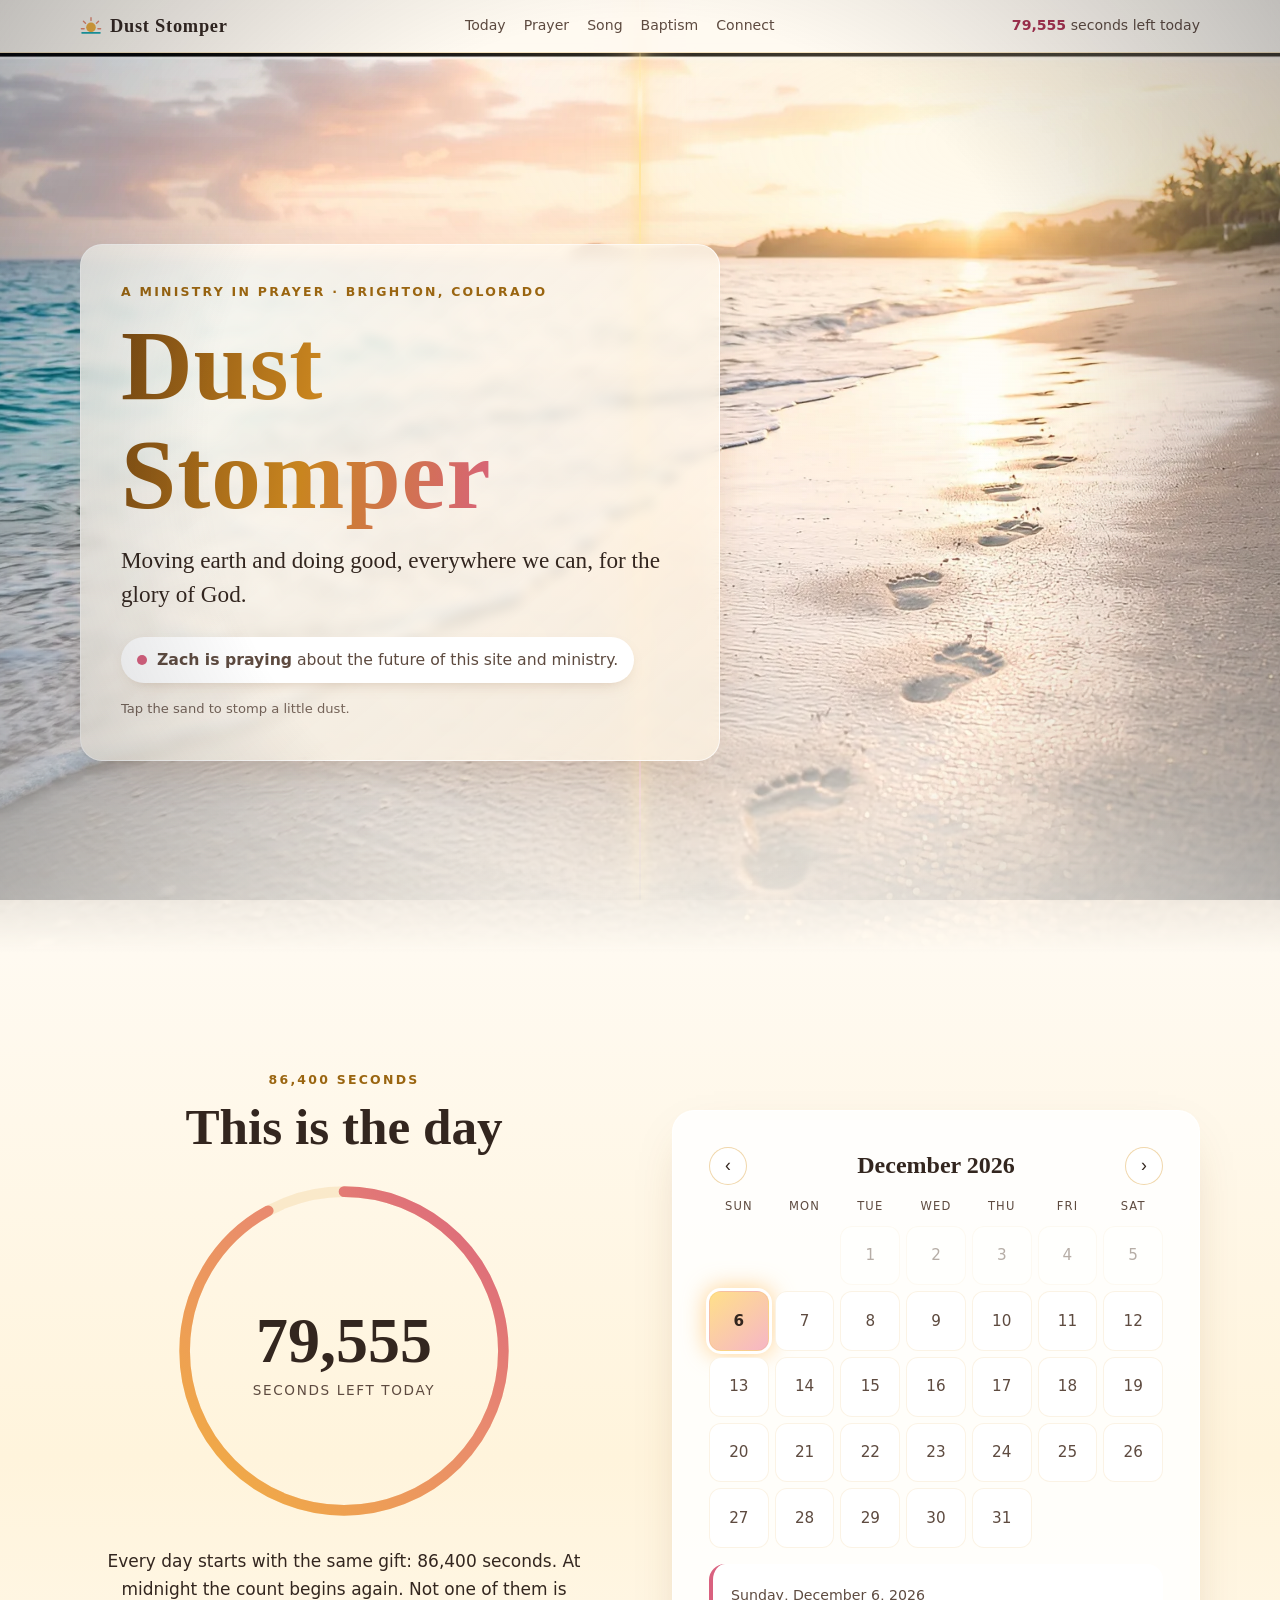
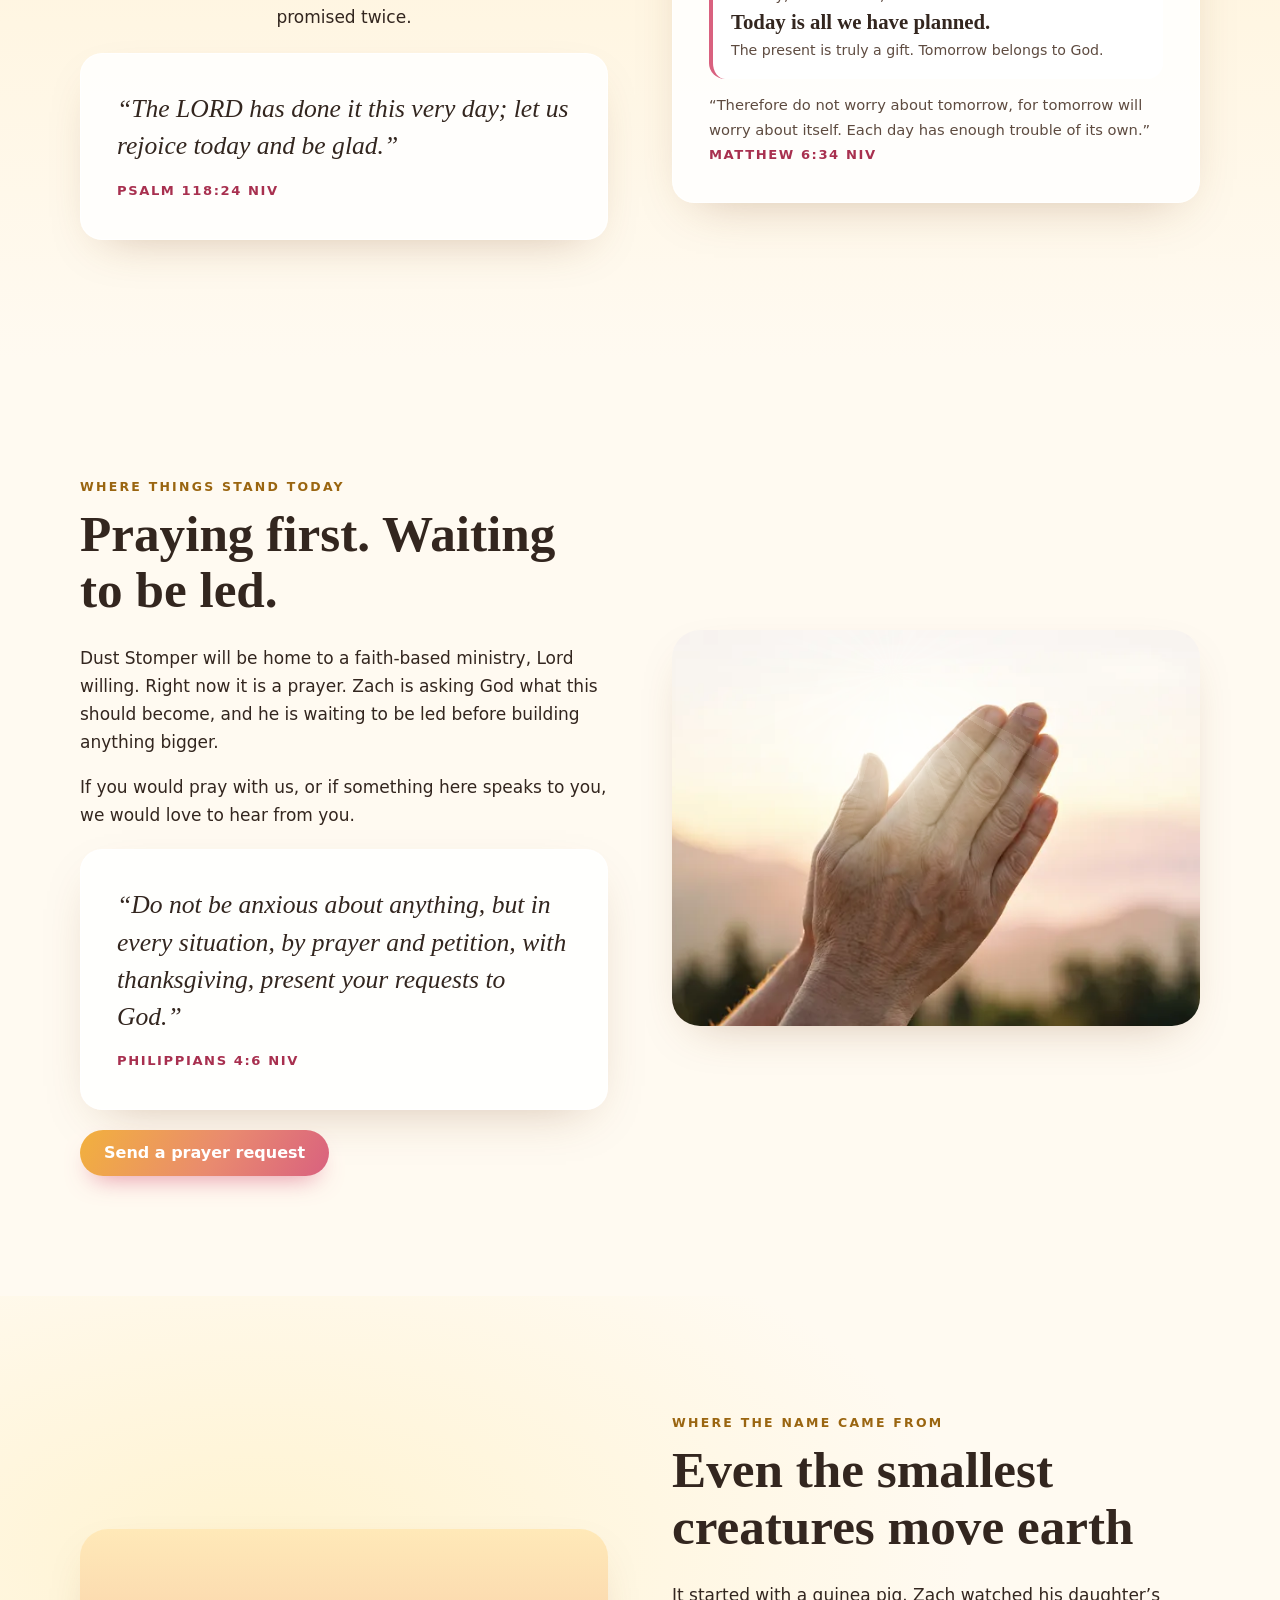
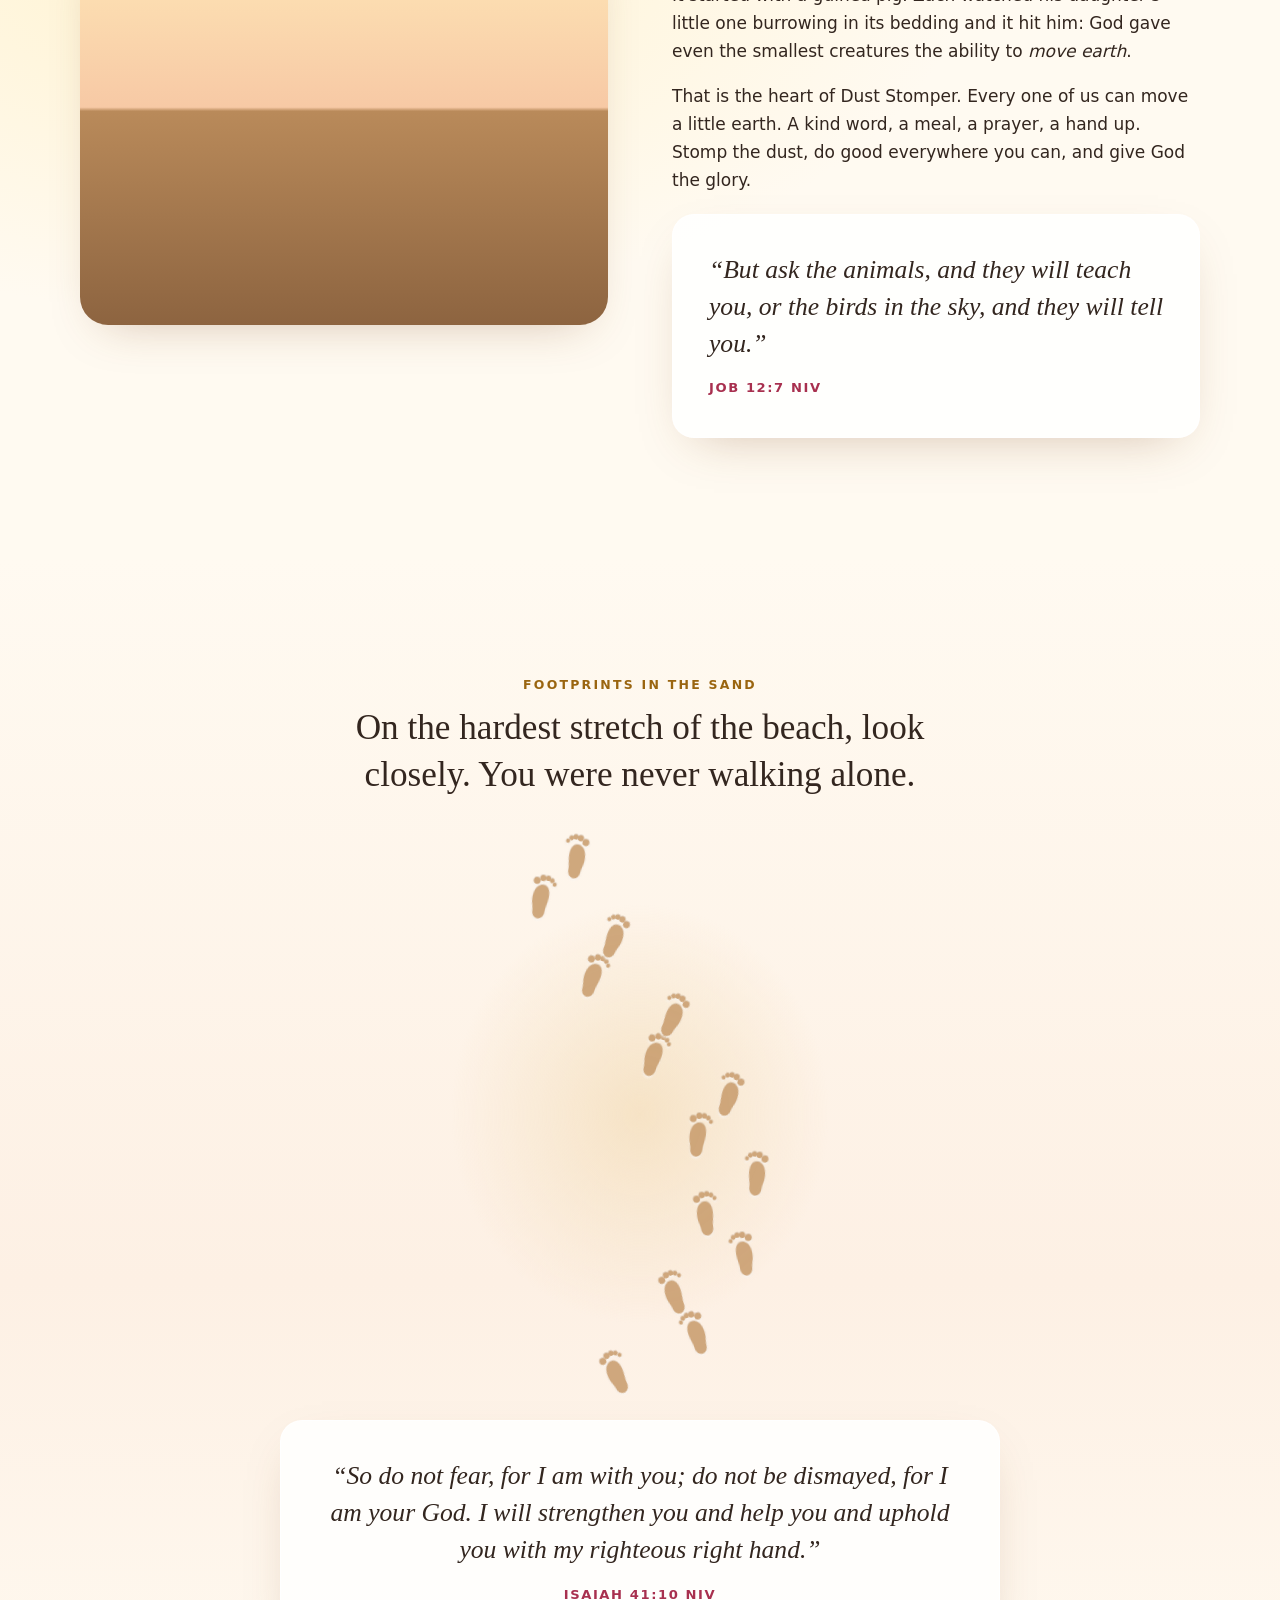
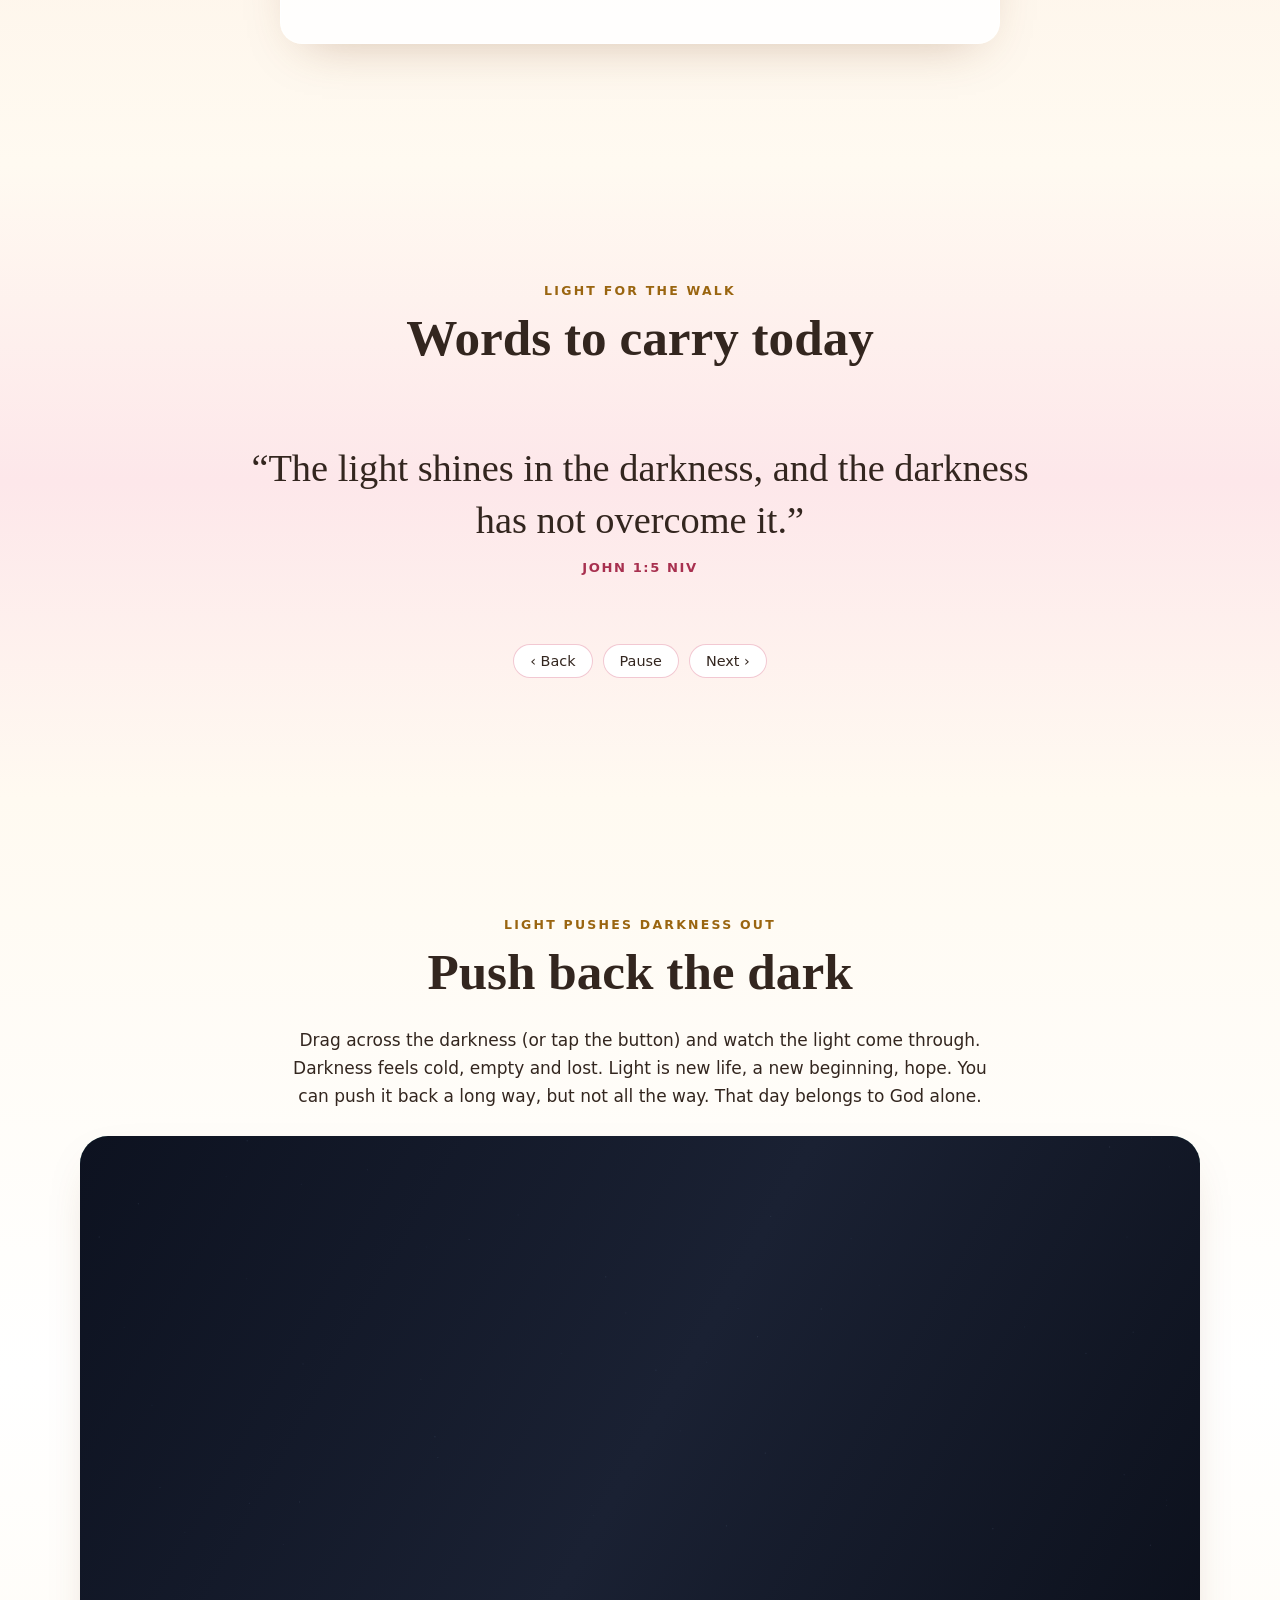
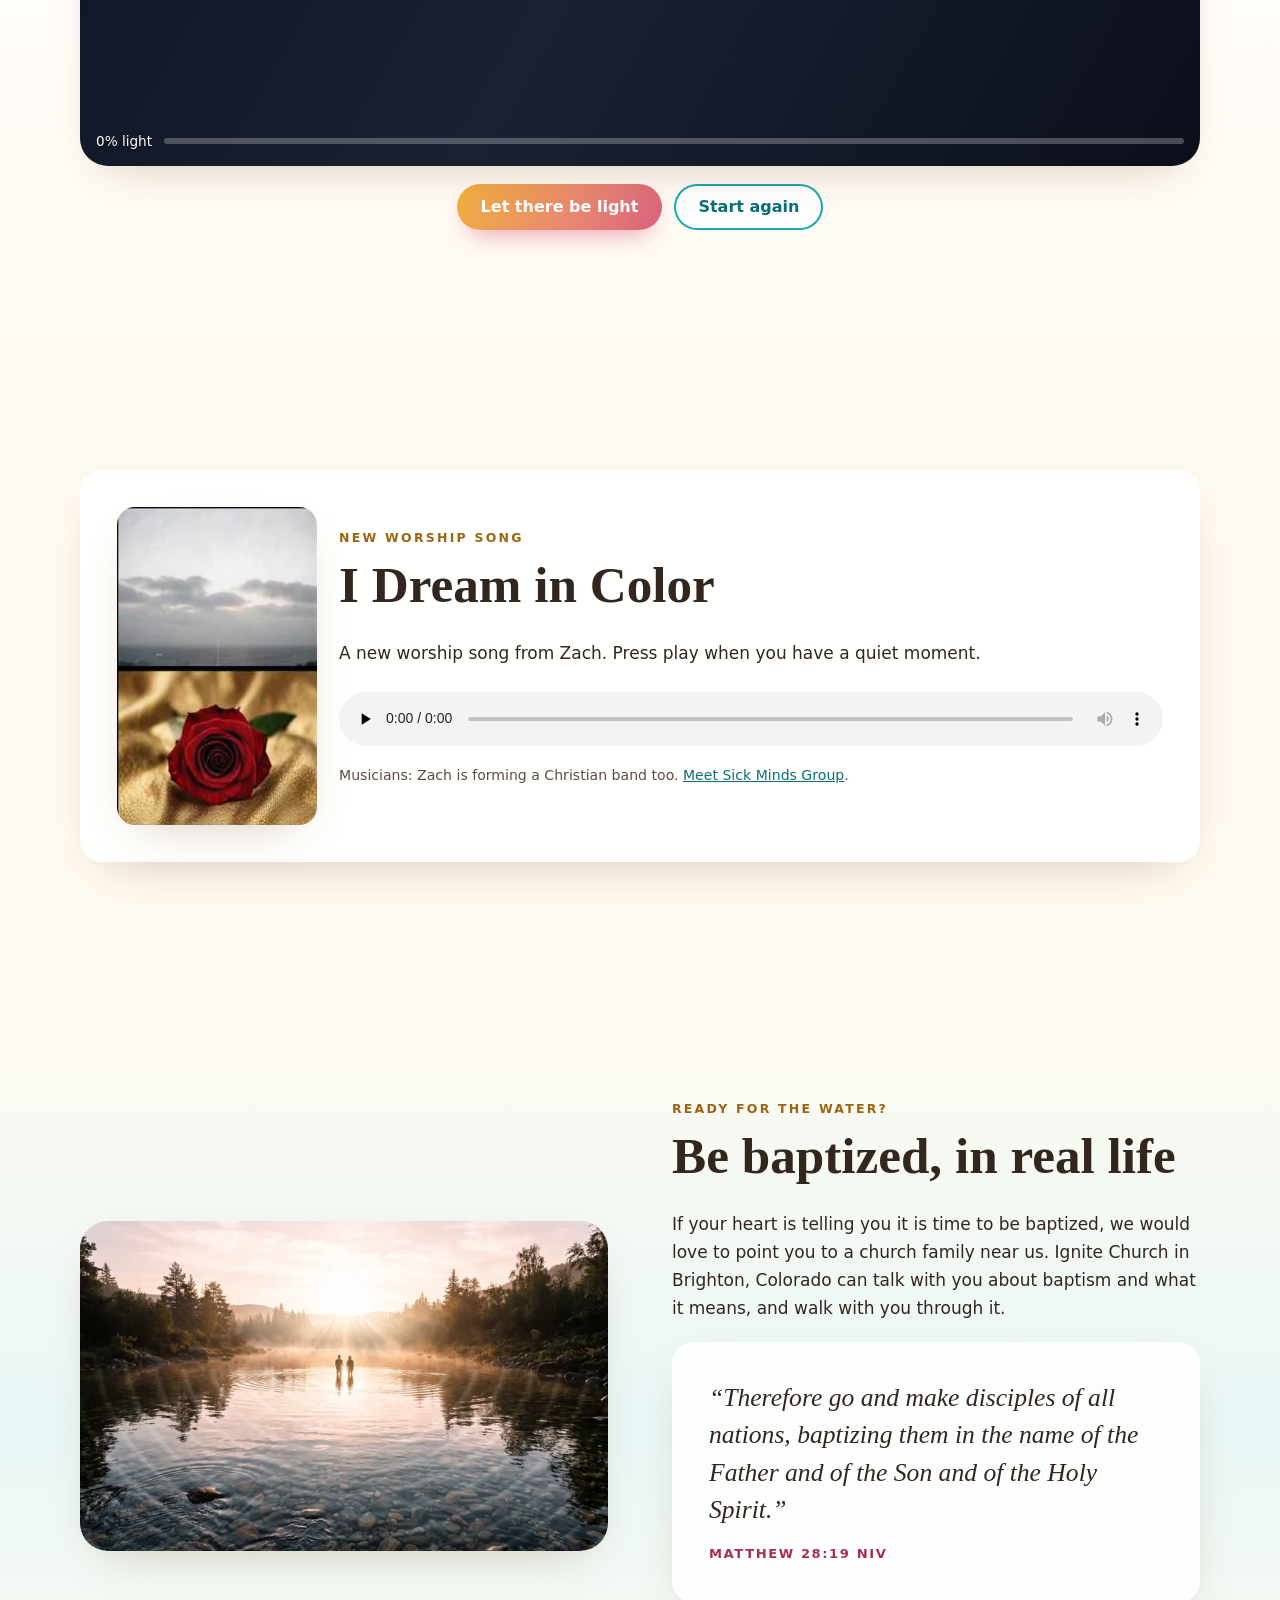
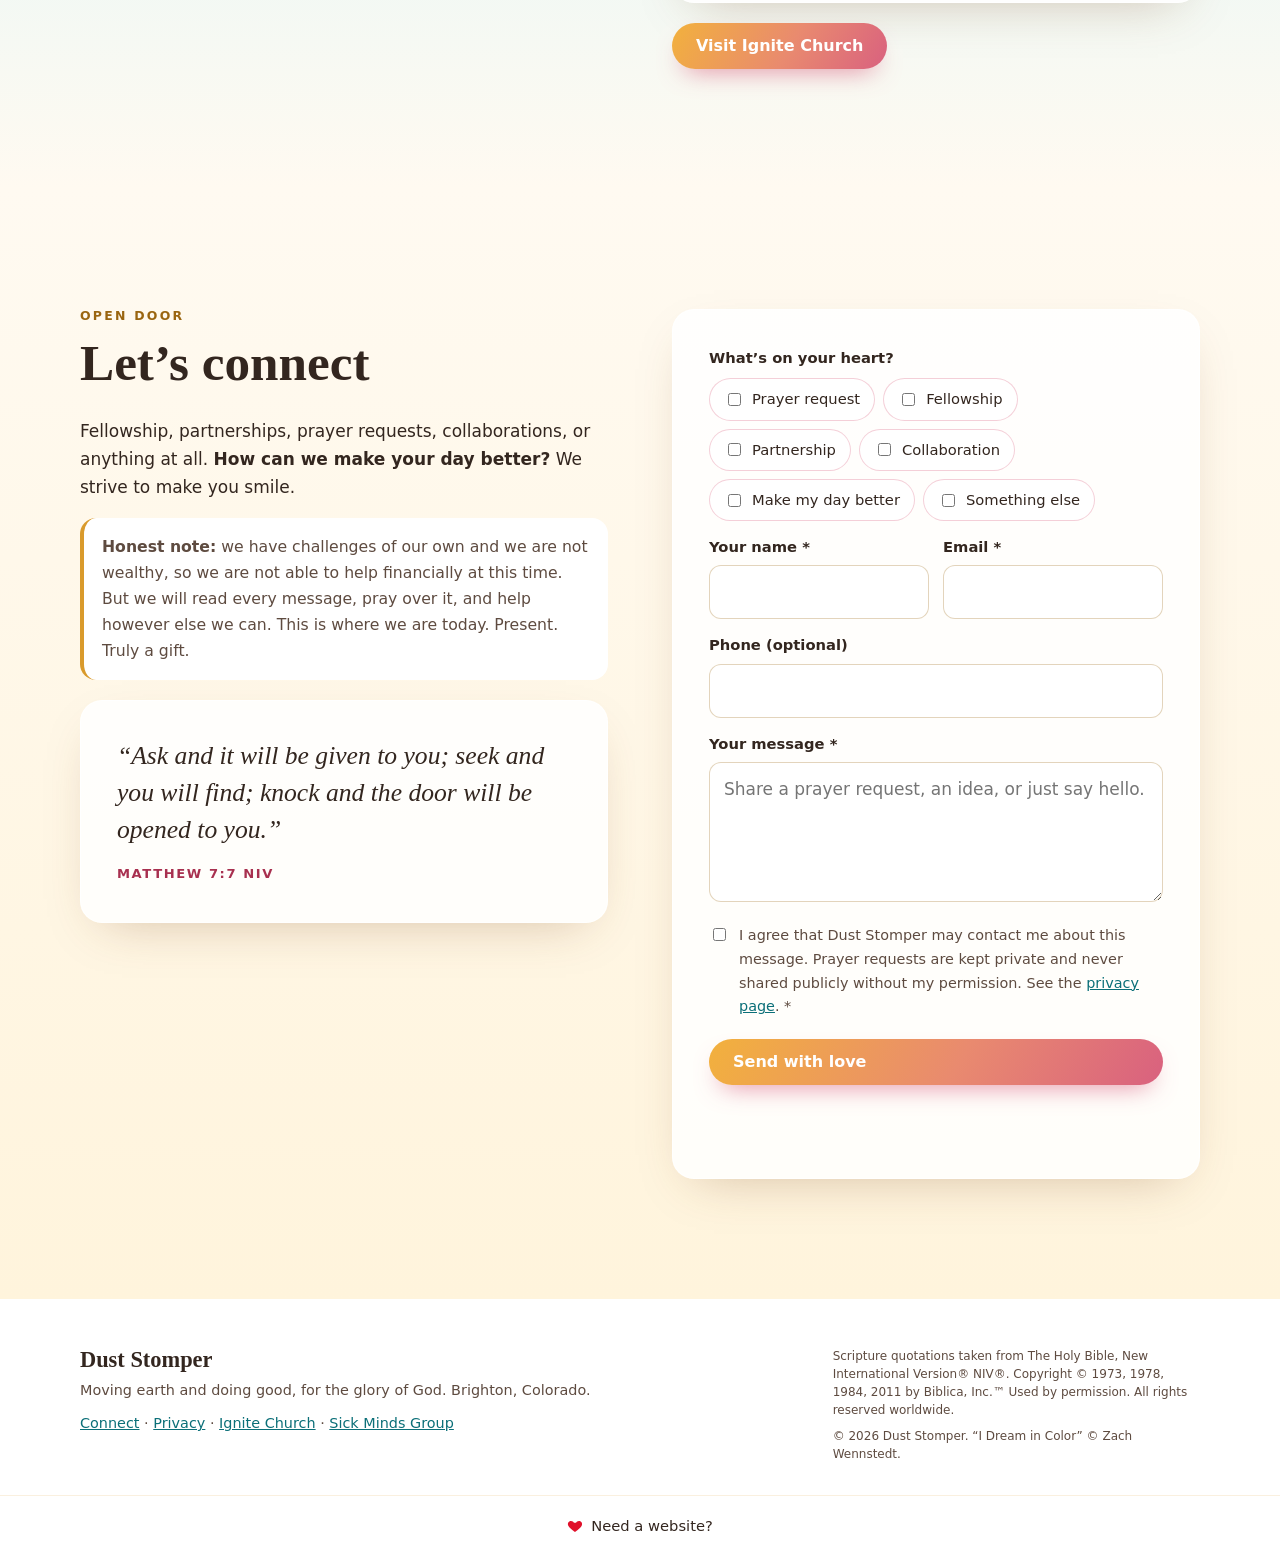
==== index.html @ 49c3418c "Dust Stomper first version: light-first faith site, 86,400 timer, calendar, prayer, song, baptism li" ====
<!doctype html>
<html lang="en">
<head>
<meta charset="utf-8">
<meta name="viewport" content="width=device-width, initial-scale=1, viewport-fit=cover">
<meta http-equiv="Content-Security-Policy" content="default-src 'self'; script-src 'self'; style-src 'self' 'unsafe-inline' https://fonts.googleapis.com; font-src https://fonts.gstatic.com; img-src 'self' data:; media-src 'self'; connect-src 'self' https://formsubmit.co; form-action https://formsubmit.co; base-uri 'self'; object-src 'none'; upgrade-insecure-requests">
<meta name="referrer" content="strict-origin-when-cross-origin">
<title>Dust Stomper | Moving Earth and Doing Good, for the Glory of God</title>
<meta name="description" content="Dust Stomper is a faith ministry in its earliest days. Zach is praying about its future. Share a prayer request, fellowship, partnership or collaboration, and remember: today is a gift.">
<link rel="canonical" href="https://duststomper.com/">
<meta name="theme-color" content="#fffaf1">
<link rel="icon" href="favicon.svg" type="image/svg+xml">
<meta property="og:type" content="website">
<meta property="og:site_name" content="Dust Stomper">
<meta property="og:title" content="Dust Stomper | Moving earth and doing good, for the glory of God">
<meta property="og:description" content="A faith ministry in prayer. 86,400 seconds today, and today is all we have planned.">
<meta property="og:url" content="https://duststomper.com/">
<meta property="og:image" content="https://duststomper.com/assets/img/og.jpg">
<meta property="og:image:width" content="1200"><meta property="og:image:height" content="630">
<meta property="og:image:alt" content="Footprints in wet sand along a turquoise sea at sunrise">
<meta name="twitter:card" content="summary_large_image">
<link rel="preconnect" href="https://fonts.googleapis.com">
<link rel="preconnect" href="https://fonts.gstatic.com" crossorigin>
<link rel="stylesheet" href="https://fonts.googleapis.com/css2?family=Cormorant+Garamond:ital,wght@0,500;0,600;1,500&family=Inter:wght@400;500;600;700&display=swap">
<link rel="preload" as="image" href="assets/img/beach-poster-960.webp" imagesrcset="assets/img/beach-poster-960.webp 960w, assets/img/beach-poster-1920.webp 1920w" imagesizes="100vw">
<link rel="stylesheet" href="assets/site.css">
<script type="application/ld+json">
{"@context":"https://schema.org","@graph":[
 {"@type":"Organization","@id":"https://duststomper.com/#org","name":"Dust Stomper","url":"https://duststomper.com/","logo":"https://duststomper.com/favicon.svg","description":"A faith-based ministry in prayer and preparation, based near Brighton, Colorado.","founder":{"@type":"Person","name":"Zach Wennstedt"},"areaServed":"Colorado Front Range"},
 {"@type":"WebSite","@id":"https://duststomper.com/#site","url":"https://duststomper.com/","name":"Dust Stomper","publisher":{"@id":"https://duststomper.com/#org"}},
 {"@type":"MusicRecording","name":"I Dream in Color","byArtist":{"@type":"Person","name":"Zach Wennstedt"},"duration":"PT4M48S","url":"https://duststomper.com/#song","audio":{"@type":"AudioObject","contentUrl":"https://duststomper.com/assets/audio/i-dream-in-color.mp3","encodingFormat":"audio/mpeg"}}
]}
</script>
</head>
<body>
<a class="skip" href="#main">Skip to content</a>
<div class="light-line" aria-hidden="true"></div>
<canvas id="darkness" aria-hidden="true"></canvas>

<svg width="0" height="0" style="position:absolute" aria-hidden="true">
  <defs>
    <linearGradient id="sunGrad" x1="0" y1="0" x2="1" y2="1"><stop offset="0" stop-color="#f2b13d"/><stop offset=".6" stop-color="#e98a6f"/><stop offset="1" stop-color="#d9617f"/></linearGradient>
    <symbol id="foot" viewBox="0 0 24 34"><path d="M12.5 9c3.2 0 5.3 3 5.1 8.2-.2 4.3-1.4 7.4-1.4 10.2 0 3.2-1.8 5.6-4.2 5.6s-4.4-2.2-4.4-5.3c0-2.8-1.6-5.4-1.4-9.6C6.4 12.7 9 9 12.5 9z"/><circle cx="7.6" cy="6.6" r="2.4"/><circle cx="11.6" cy="4.2" r="2.1"/><circle cx="15.2" cy="3.9" r="1.8"/><circle cx="18.1" cy="5.2" r="1.6"/><circle cx="20.2" cy="7.6" r="1.4"/></symbol>
  </defs>
</svg>

<header class="daybar">
  <div class="wrap">
    <a class="brand" href="./" aria-label="Dust Stomper home">
      <svg viewBox="0 0 32 32" aria-hidden="true"><circle cx="16" cy="18" r="7" fill="#f2b13d"/><g stroke="#e98a6f" stroke-width="2" stroke-linecap="round"><path d="M16 4v4M5 9l3 3M27 9l-3 3M2 20h4M26 20h4"/></g><path d="M3 26h26" stroke="#18a9b0" stroke-width="2.4" stroke-linecap="round"/></svg>
      Dust Stomper
    </a>
    <nav aria-label="Sections">
      <a href="#today">Today</a><a href="#prayer">Prayer</a><a href="#song">Song</a><a href="#baptism">Baptism</a><a href="#connect">Connect</a>
    </nav>
    <div class="tick" aria-live="off"><b id="barTick">86,400</b> seconds left today</div>
  </div>
</header>

<main id="main">

<section class="hero" aria-labelledby="heroTitle">
  <div class="hero-media" aria-hidden="true">
    <img src="assets/img/beach-poster-960.webp" srcset="assets/img/beach-poster-960.webp 960w, assets/img/beach-poster-1920.webp 1920w" sizes="100vw" alt="" width="1920" height="1080" fetchpriority="high">
    <video id="heroVideo" muted loop playsinline preload="none" data-sm="assets/video/beach-720.mp4" data-lg="assets/video/beach-1280.mp4" aria-hidden="true"></video>
  </div>
  <canvas id="dust" aria-hidden="true"></canvas>
  <div class="wrap">
    <div class="hero-card rv in">
      <p class="eyebrow">A ministry in prayer · Brighton, Colorado</p>
      <h1 id="heroTitle">Dust Stomper</h1>
      <p class="lede">Moving earth and doing good, everywhere we can, for the glory of God.</p>
      <p class="status"><span class="dot" aria-hidden="true"></span><span><strong>Zach is praying</strong> about the future of this site and ministry.</span></p>
      <p class="hint">Tap the sand to stomp a little dust.</p>
    </div>
  </div>
</section>

<section id="today" class="today" aria-labelledby="todayTitle">
  <div class="wrap">
    <div class="split">
      <div class="timer rv">
        <p class="eyebrow">86,400 seconds</p>
        <h2 id="todayTitle">This is the day</h2>
        <div class="ring" role="timer" aria-label="Seconds left today">
          <svg viewBox="0 0 320 320" aria-hidden="true"><circle class="track" cx="160" cy="160" r="150"/><circle class="arc" id="ringArc" cx="160" cy="160" r="150"/></svg>
          <div class="num"><b id="ringNum">86,400</b><span>seconds left today</span></div>
        </div>
        <p>Every day starts with the same gift: 86,400 seconds. At midnight the count begins again. Not one of them is promised twice.</p>
        <blockquote class="card" style="margin:22px 0 0;text-align:left">
          <p class="verse">“The LORD has done it this very day; let us rejoice today and be glad.”</p>
          <span class="ref">Psalm 118:24 NIV</span>
        </blockquote>
      </div>
      <div class="calendar card rv">
        <div class="cal-head">
          <button id="calPrev" type="button" aria-label="Previous month">‹</button>
          <h3 id="calTitle">This month</h3>
          <button id="calNext" type="button" aria-label="Next month">›</button>
        </div>
        <div class="cal-grid" id="calGrid" role="list" aria-labelledby="calTitle"></div>
        <div class="plan">
          <small id="planDate">Today</small>
          <strong>Today is all we have planned.</strong>
          <small>The present is truly a gift. Tomorrow belongs to God.</small>
        </div>
        <p style="margin:14px 0 0;font-size:.92rem;color:var(--ink-2)">“Therefore do not worry about tomorrow, for tomorrow will worry about itself. Each day has enough trouble of its own.” <span class="ref">Matthew 6:34 NIV</span></p>
      </div>
    </div>
  </div>
</section>

<section id="prayer" aria-labelledby="prayerTitle">
  <div class="wrap">
    <div class="split rev">
      <div class="prayer-art rv">
        <img src="assets/img/hands-800.webp" srcset="assets/img/hands-800.webp 800w, assets/img/hands-1400.webp 1400w" sizes="(min-width:900px) 50vw, 100vw" alt="Folded hands in prayer, glowing in warm sunrise light over the mountains" width="1400" height="782" loading="lazy">
      </div>
      <div class="rv">
        <p class="eyebrow">Where things stand today</p>
        <h2 id="prayerTitle">Praying first. Waiting to be led.</h2>
        <p>Dust Stomper will be home to a faith-based ministry, Lord willing. Right now it is a prayer. Zach is asking God what this should become, and he is waiting to be led before building anything bigger.</p>
        <p>If you would pray with us, or if something here speaks to you, we would love to hear from you.</p>
        <blockquote class="card" style="margin:20px 0">
          <p class="verse">“Do not be anxious about anything, but in every situation, by prayer and petition, with thanksgiving, present your requests to God.”</p>
          <span class="ref">Philippians 4:6 NIV</span>
        </blockquote>
        <a class="btn" href="#connect">Send a prayer request</a>
      </div>
    </div>
  </div>
</section>

<section class="earth" aria-labelledby="earthTitle">
  <div class="wrap">
    <div class="split">
      <div class="earth-art rv"><canvas id="earthCanvas" role="img" aria-label="A small tunnel carves through the soil while green sprouts rise up behind it"></canvas></div>
      <div class="rv">
        <p class="eyebrow">Where the name came from</p>
        <h2 id="earthTitle">Even the smallest creatures move earth</h2>
        <p>It started with a guinea pig. Zach watched his daughter’s little one burrowing in its bedding and it hit him: God gave even the smallest creatures the ability to <em>move earth</em>.</p>
        <p>That is the heart of Dust Stomper. Every one of us can move a little earth. A kind word, a meal, a prayer, a hand up. Stomp the dust, do good everywhere you can, and give God the glory.</p>
        <blockquote class="card" style="margin:20px 0 0">
          <p class="verse">“But ask the animals, and they will teach you, or the birds in the sky, and they will tell you.”</p>
          <span class="ref">Job 12:7 NIV</span>
        </blockquote>
      </div>
    </div>
  </div>
</section>

<section class="walk" aria-labelledby="walkTitle">
  <div class="wrap">
    <div class="quote rv">
      <p class="eyebrow">Footprints in the sand</p>
      <h2 id="walkTitle" class="sr">Never walking alone</h2>
      <p class="line">On the hardest stretch of the beach, look closely. You were never walking alone.</p>
    </div>
    <div class="trail" id="trail" aria-hidden="true"><div class="sand"></div></div>
    <blockquote class="card rv" style="max-width:720px;margin:26px auto 0;text-align:center">
      <p class="verse">“So do not fear, for I am with you; do not be dismayed, for I am your God. I will strengthen you and help you and uphold you with my righteous right hand.”</p>
      <span class="ref">Isaiah 41:10 NIV</span>
    </blockquote>
  </div>
</section>

<section class="verses" aria-labelledby="versesTitle">
  <div class="wrap">
    <p class="eyebrow">Light for the walk</p>
    <h2 id="versesTitle">Words to carry today</h2>
    <div class="rotator" id="rotator" aria-live="polite">
      <figure><blockquote>“The light shines in the darkness, and the darkness has not overcome it.”</blockquote><figcaption class="ref">John 1:5 NIV</figcaption></figure>
      <figure><blockquote>“Because of the LORD’s great love we are not consumed, for his compassions never fail. They are new every morning; great is your faithfulness.”</blockquote><figcaption class="ref">Lamentations 3:22–23 NIV</figcaption></figure>
      <figure><blockquote>“Teach us to number our days, that we may gain a heart of wisdom.”</blockquote><figcaption class="ref">Psalm 90:12 NIV</figcaption></figure>
      <figure><blockquote>“What is your life? You are a mist that appears for a little while and then vanishes.”</blockquote><figcaption class="ref">James 4:14 NIV</figcaption></figure>
      <figure><blockquote>“In the same way, let your light shine before others, that they may see your good deeds and glorify your Father in heaven.”</blockquote><figcaption class="ref">Matthew 5:16 NIV</figcaption></figure>
      <figure><blockquote>“Let us not become weary in doing good, for at the proper time we will reap a harvest if we do not give up.”</blockquote><figcaption class="ref">Galatians 6:9 NIV</figcaption></figure>
      <figure><blockquote>“The earth is the LORD’s, and everything in it, the world, and all who live in it.”</blockquote><figcaption class="ref">Psalm 24:1 NIV</figcaption></figure>
      <figure><blockquote>“But those who hope in the LORD will renew their strength. They will soar on wings like eagles; they will run and not grow weary, they will walk and not be faint.”</blockquote><figcaption class="ref">Isaiah 40:31 NIV</figcaption></figure>
    </div>
    <div class="rot-ctrl">
      <button id="rotPrev" type="button">‹ Back</button>
      <button id="rotPause" type="button" aria-pressed="false">Pause</button>
      <button id="rotNext" type="button">Next ›</button>
    </div>
  </div>
</section>

<section class="dark-play" aria-labelledby="darkTitle">
  <div class="wrap">
    <div class="rv" style="max-width:720px;margin:0 auto 26px;text-align:center">
      <p class="eyebrow">Light pushes darkness out</p>
      <h2 id="darkTitle">Push back the dark</h2>
      <p>Drag across the darkness (or tap the button) and watch the light come through. Darkness feels cold, empty and lost. Light is new life, a new beginning, hope. You can push it back a long way, but not all the way. That day belongs to God alone.</p>
    </div>
    <div class="void rv" id="void">
      <div style="position:absolute;inset:0;background:radial-gradient(70% 70% at 50% 60%,#fff6d8 0%,#ffe2a6 30%,#f8c2c9 60%,#9fd9d8 100%)" aria-hidden="true"></div>
      <div style="position:absolute;inset:0;display:grid;place-content:center;text-align:center;padding:24px" aria-hidden="true">
        <p style="font:600 clamp(2.4rem,8vw,5rem)/1 var(--serif);color:#7a4a12;margin:0">HOPE</p>
        <p style="font:500 1.1rem/1.4 var(--serif);color:var(--ink);margin:.4em 0 0">“I am the light of the world.” <span class="ref">John 8:12 NIV</span></p>
      </div>
      <canvas id="voidCanvas" aria-label="Darkness you can drag to reveal light. It never clears completely." role="img"></canvas>
      <div class="msg" id="voidMsg" role="status">
        <div class="card"><p>Not all of it. Not yet.</p><p style="font-size:1rem;font-weight:500">“But about that day or hour no one knows, not even the angels in heaven, nor the Son, but only the Father.”</p><span class="ref">Matthew 24:36 NIV</span></div>
      </div>
      <div class="meter"><span id="voidPct">0% light</span><span class="bar"><i id="voidBar"></i></span></div>
    </div>
    <div style="display:flex;gap:12px;justify-content:center;flex-wrap:wrap;margin-top:18px">
      <button class="btn" id="voidBtn" type="button">Let there be light</button>
      <button class="btn ghost" id="voidReset" type="button">Start again</button>
    </div>
  </div>
</section>

<section id="song" class="song" aria-labelledby="songTitle">
  <div class="wrap">
    <div class="card rv player">
      <img src="assets/img/i-dream-in-color-cover.webp" alt="Cover art for I Dream in Color: a gray sky above a red rose on gold cloth" width="272" height="432" loading="lazy">
      <div>
        <p class="eyebrow">New worship song</p>
        <h2 id="songTitle">I Dream in Color</h2>
        <p>A new worship song from Zach. Press play when you have a quiet moment.</p>
        <audio controls preload="none" src="assets/audio/i-dream-in-color.mp3">Your browser cannot play this audio. <a href="assets/audio/i-dream-in-color.mp3">Download the song</a>.</audio>
        <p style="font-size:.88rem;color:var(--ink-2);margin-top:10px">Musicians: Zach is forming a Christian band too. <a href="https://sickmindsgroup.com/">Meet Sick Minds Group</a>.</p>
      </div>
    </div>
  </div>
</section>

<section id="baptism" class="baptism" aria-labelledby="baptismTitle">
  <div class="wrap">
    <div class="split">
      <div class="water rv">
        <img src="assets/img/baptism-800.webp" srcset="assets/img/baptism-800.webp 800w, assets/img/baptism-1400.webp 1400w" sizes="(min-width:900px) 50vw, 100vw" alt="Two people standing in a clear river at sunrise, backlit by golden light" width="1400" height="782" loading="lazy">
        <div class="caustics" aria-hidden="true"></div><div class="shine" aria-hidden="true"></div>
      </div>
      <div class="rv">
        <p class="eyebrow">Ready for the water?</p>
        <h2 id="baptismTitle">Be baptized, in real life</h2>
        <p>If your heart is telling you it is time to be baptized, we would love to point you to a church family near us. Ignite Church in Brighton, Colorado can talk with you about baptism and what it means, and walk with you through it.</p>
        <blockquote class="card" style="margin:20px 0">
          <p class="verse">“Therefore go and make disciples of all nations, baptizing them in the name of the Father and of the Son and of the Holy Spirit.”</p>
          <span class="ref">Matthew 28:19 NIV</span>
        </blockquote>
        <a class="btn" href="https://myignitechurch.cc/" rel="noopener" target="_blank">Visit Ignite Church<span class="sr"> (opens in a new tab)</span></a>
      </div>
    </div>
  </div>
</section>

<section id="connect" class="connect" aria-labelledby="connectTitle">
  <div class="wrap">
    <div class="split" style="align-items:start">
      <div class="rv">
        <p class="eyebrow">Open door</p>
        <h2 id="connectTitle">Let’s connect</h2>
        <p>Fellowship, partnerships, prayer requests, collaborations, or anything at all. <strong>How can we make your day better?</strong> We strive to make you smile.</p>
        <p class="honest"><strong>Honest note:</strong> we have challenges of our own and we are not wealthy, so we are not able to help financially at this time. But we will read every message, pray over it, and help however else we can. This is where we are today. Present. Truly a gift.</p>
        <blockquote class="card" style="margin:20px 0 0">
          <p class="verse">“Ask and it will be given to you; seek and you will find; knock and the door will be opened to you.”</p>
          <span class="ref">Matthew 7:7 NIV</span>
        </blockquote>
      </div>
      <form id="connectForm" class="card rv" method="POST" novalidate data-a="aW5mbw==" data-b="ZXlldG9hZC5jb20=">
        <input type="hidden" name="_subject" value="Dust Stomper message">
        <input type="hidden" name="_captcha" value="false">
        <input type="hidden" name="_template" value="table">
        <input type="hidden" name="source_site" value="duststomper.com">
        <div class="hp" aria-hidden="true"><label for="hp">Leave this empty</label><input id="hp" type="text" name="_honey" tabindex="-1" autocomplete="off"></div>
        <div class="grid">
          <fieldset class="chips">
            <legend>What’s on your heart?</legend>
            <label><input type="checkbox" name="reason" value="Prayer request"> Prayer request</label>
            <label><input type="checkbox" name="reason" value="Fellowship"> Fellowship</label>
            <label><input type="checkbox" name="reason" value="Partnership"> Partnership</label>
            <label><input type="checkbox" name="reason" value="Collaboration"> Collaboration</label>
            <label><input type="checkbox" name="reason" value="Make my day better"> Make my day better</label>
            <label><input type="checkbox" name="reason" value="Something else"> Something else</label>
          </fieldset>
          <div class="grid two">
            <div><label for="name">Your name *</label><input id="name" name="name" autocomplete="name" required maxlength="80"></div>
            <div><label for="email">Email *</label><input id="email" name="email" type="email" autocomplete="email" required maxlength="120"></div>
          </div>
          <div><label for="phone">Phone (optional)</label><input id="phone" name="phone" type="tel" autocomplete="tel" maxlength="30"></div>
          <div><label for="message">Your message *</label><textarea id="message" name="message" required maxlength="4000" placeholder="Share a prayer request, an idea, or just say hello."></textarea></div>
          <label class="consent"><input type="checkbox" name="consent" value="yes" required> <span>I agree that Dust Stomper may contact me about this message. Prayer requests are kept private and never shared publicly without my permission. See the <a href="privacy/">privacy page</a>. *</span></label>
          <button class="btn" type="submit">Send with love</button>
          <p id="formMsg" role="status" aria-live="polite"></p>
        </div>
      </form>
    </div>
  </div>
</section>

</main>

<footer>
  <div class="wrap">
    <div class="cols">
      <div>
        <p style="font:600 1.4rem var(--serif);color:var(--ink);margin:0 0 6px">Dust Stomper</p>
        <p style="margin:0 0 10px">Moving earth and doing good, for the glory of God. Brighton, Colorado.</p>
        <p style="margin:0"><a href="#connect">Connect</a> · <a href="privacy/">Privacy</a> · <a href="https://myignitechurch.cc/" rel="noopener">Ignite Church</a> · <a href="https://sickmindsgroup.com/">Sick Minds Group</a></p>
      </div>
      <div>
        <small>Scripture quotations taken from The Holy Bible, New International Version® NIV®. Copyright © 1973, 1978, 1984, 2011 by Biblica, Inc.™ Used by permission. All rights reserved worldwide.</small>
        <small style="margin-top:8px">© <span id="yr">2026</span> Dust Stomper. “I Dream in Color” © Zach Wennstedt.</small>
      </div>
    </div>
  </div>
  <div class="heart-line"><svg class="heart" viewBox="0 0 24 24" aria-hidden="true"><path d="M12 21s-7.5-4.6-10-9.3C.3 8.4 2.2 4.5 6 4.5c2.2 0 3.6 1.2 4.4 2.5h3.2c.8-1.3 2.2-2.5 4.4-2.5 3.8 0 5.7 3.9 4 7.2C19.5 16.4 12 21 12 21z"/></svg><a href="https://eyetoad.com" rel="nofollow">Need a website?</a></div>
</footer>
<script src="assets/site.js" defer></script>
</body>
</html>
---- assets/site.css ----
/* Dust Stomper — light-first. Warm white, sunrise gold, Front Range pinks, real turquoise. */
:root{
  --bg:#fffaf1; --bg2:#fff4dc; --sun:#ffe9a8; --gold:#d99a2b; --gold-d:#9a6510;
  --pink:#f6b6c6; --rose:#d9617f; --rose-d:#a8304f; --peach:#ffd3b4; --turq:#18a9b0; --turq-d:#0b6f78;
  --ink:#33261f; --ink-2:#5e4b40; --line:rgba(217,154,43,.55); --dusk:#141a26;
  --card:#ffffffd9; --shadow:0 18px 50px -24px rgba(120,70,30,.35);
  --serif:"Cormorant Garamond",Georgia,"Times New Roman",serif;
  --sans:"Inter",system-ui,-apple-system,"Segoe UI",Roboto,sans-serif;
  --wrap:min(1120px,calc(100% - 32px));
}
*{box-sizing:border-box}
html{scroll-behavior:smooth;-webkit-text-size-adjust:100%}
body{margin:0;background:var(--bg);color:var(--ink);font:400 1.0625rem/1.65 var(--sans);overflow-x:hidden}
img,video{max-width:100%;height:auto;display:block}
a{color:var(--turq-d)}
a:focus-visible,button:focus-visible,input:focus-visible,textarea:focus-visible,select:focus-visible,summary:focus-visible{outline:3px solid var(--turq);outline-offset:3px;border-radius:6px}
h1,h2,h3{font-family:var(--serif);font-weight:600;line-height:1.1;margin:0 0 .5em;color:var(--ink)}
h2{font-size:clamp(2rem,5vw,3.2rem)}
h3{font-size:1.5rem}
p{margin:0 0 1em}
.wrap{width:var(--wrap);margin-inline:auto;position:relative;z-index:2}
.skip{position:absolute;left:-999px;top:8px;background:#fff;padding:8px 14px;z-index:100;border-radius:8px}
.skip:focus{left:8px}
.eyebrow{font:600 .78rem/1.2 var(--sans);letter-spacing:.18em;text-transform:uppercase;color:var(--gold-d);margin-bottom:.9em}
.sr{position:absolute;width:1px;height:1px;overflow:hidden;clip:rect(0 0 0 0);white-space:nowrap}

/* The vertical light line — every page, full height */
.light-line{position:fixed;top:0;bottom:0;left:50%;width:2px;margin-left:-1px;z-index:1;pointer-events:none;
  background:linear-gradient(180deg,rgba(255,236,170,0) 0%,#ffe08a 12%,#fff6d8 50%,#f6b6c6 82%,rgba(246,182,198,0) 100%);
  box-shadow:0 0 12px 3px rgba(255,214,120,.55),0 0 40px 10px rgba(255,226,160,.35)}
.light-line::after{content:"";position:absolute;left:50%;top:var(--spark,10%);width:10px;height:90px;margin-left:-5px;border-radius:10px;
  background:radial-gradient(closest-side,#fff,rgba(255,240,200,.6),transparent);filter:blur(1px)}
@media (max-width:720px){.light-line{left:14px}}

/* Darkness at the edges: light pushes it back, but never all of it */
#darkness{position:fixed;inset:0;z-index:50;pointer-events:none;width:100%;height:100%}

/* Day bar */
.daybar{position:sticky;top:0;z-index:40;background:rgba(255,250,241,.86);backdrop-filter:blur(10px);-webkit-backdrop-filter:blur(10px);border-bottom:1px solid rgba(217,154,43,.25)}
.daybar .wrap{display:flex;align-items:center;justify-content:space-between;gap:12px;min-height:52px;font-size:.88rem}
.brand{font:700 1.15rem/1 var(--serif);letter-spacing:.04em;text-decoration:none;color:var(--ink);display:flex;align-items:center;gap:8px}
.brand svg{width:22px;height:22px}
.daybar .tick{font-variant-numeric:tabular-nums;color:var(--ink-2);text-align:right}
.daybar .tick b{color:var(--rose-d);font-weight:700}
.daybar nav{display:none;gap:18px}
.daybar nav a{text-decoration:none;color:var(--ink-2);font-weight:500}
.daybar nav a:hover{color:var(--rose)}
@media (min-width:900px){.daybar nav{display:flex}}

/* Hero */
.hero{position:relative;min-height:min(100svh,920px);display:grid;align-items:end;overflow:hidden;cursor:crosshair}
.hero-media,.hero-media img,.hero-media video{position:absolute;inset:0;width:100%;height:100%;object-fit:cover;object-position:62% 50%}
.hero-media video{opacity:0;transition:opacity 1.2s ease}
.hero-media video.on{opacity:1}
.hero::after{content:"";position:absolute;inset:0;z-index:1;pointer-events:none;
  background:linear-gradient(180deg,rgba(255,250,241,0) 40%,rgba(255,250,241,.55) 78%,var(--bg) 100%),
             radial-gradient(120% 70% at 80% 10%,rgba(255,236,190,.35),transparent 60%)}
#dust{position:absolute;inset:0;z-index:2;width:100%;height:100%;pointer-events:none}
.hero .wrap{padding:0 0 clamp(40px,8vh,90px);z-index:3;position:relative}
.hero-card{max-width:640px;background:linear-gradient(140deg,rgba(255,252,245,.86),rgba(255,244,226,.72));backdrop-filter:blur(6px);-webkit-backdrop-filter:blur(6px);
  border:1px solid rgba(255,255,255,.7);border-radius:22px;padding:clamp(22px,4vw,40px);box-shadow:var(--shadow)}
.hero h1{font-size:clamp(3rem,10vw,6.2rem);letter-spacing:.01em;margin:0 0 .15em;
  background:linear-gradient(100deg,#7a4a12 0%,#c9851f 35%,#d9617f 70%,#0b6f78 100%);-webkit-background-clip:text;background-clip:text;color:transparent}
.hero .lede{font:500 clamp(1.15rem,2.6vw,1.45rem)/1.45 var(--serif);color:var(--ink);margin-bottom:1.1em}
.status{display:flex;align-items:center;gap:10px;font-size:.98rem;color:var(--ink-2);background:#fff;border-radius:999px;padding:10px 16px;width:fit-content;max-width:100%;box-shadow:0 6px 18px -10px rgba(120,70,30,.4)}
.status .dot{flex:none;width:10px;height:10px;border-radius:50%;background:var(--rose);box-shadow:0 0 0 0 rgba(217,97,127,.6);animation:pulse 2.4s infinite}
.hint{font-size:.82rem;color:var(--ink-2);margin:14px 0 0;opacity:.85}
@keyframes pulse{70%{box-shadow:0 0 0 12px rgba(217,97,127,0)}100%{box-shadow:0 0 0 0 rgba(217,97,127,0)}}

/* Sections */
section{position:relative;padding:clamp(64px,10vw,120px) 0}
.split{display:grid;gap:clamp(28px,5vw,64px);align-items:center}
@media (min-width:900px){.split{grid-template-columns:1fr 1fr}.split.rev>:first-child{order:2}}
.card{background:var(--card);border-radius:22px;padding:clamp(22px,3.5vw,36px);box-shadow:var(--shadow);border:1px solid rgba(255,255,255,.8)}
.verse{font:italic 500 clamp(1.25rem,2.6vw,1.6rem)/1.45 var(--serif);color:var(--ink);margin:0 0 .4em}
.ref{font:600 .82rem/1 var(--sans);letter-spacing:.12em;text-transform:uppercase;color:var(--rose-d)}
.btn{display:inline-flex;align-items:center;gap:10px;font:600 1rem/1 var(--sans);padding:15px 24px;border-radius:999px;border:0;cursor:pointer;text-decoration:none;
  background:linear-gradient(120deg,#f2b13d,#e98a6f 55%,#d9617f);color:#fff;box-shadow:0 12px 26px -12px rgba(217,97,127,.8);transition:transform .2s,box-shadow .2s}
.btn:hover{transform:translateY(-2px);box-shadow:0 18px 30px -12px rgba(217,97,127,.9)}
.btn.ghost{background:#fff;color:var(--turq-d);box-shadow:inset 0 0 0 2px var(--turq)}

/* Today: timer + calendar */
.today{background:linear-gradient(180deg,var(--bg) 0%,var(--bg2) 50%,var(--bg) 100%)}
.timer{text-align:center}
.ring{position:relative;width:min(340px,80vw);aspect-ratio:1;margin:0 auto 18px}
.ring svg{width:100%;height:100%;transform:rotate(-90deg)}
.ring .track{fill:none;stroke:rgba(217,154,43,.15);stroke-width:10}
.ring .arc{fill:none;stroke:url(#sunGrad);stroke-width:10;stroke-linecap:round;transition:stroke-dashoffset 1s linear}
.ring .num{position:absolute;inset:0;display:grid;place-content:center;text-align:center}
.ring .num b{font:600 clamp(2.6rem,9vw,4rem)/1 var(--serif);font-variant-numeric:tabular-nums;color:var(--ink)}
.ring .num span{font-size:.85rem;color:var(--ink-2);letter-spacing:.12em;text-transform:uppercase;margin-top:6px}
.calendar{width:100%}
.cal-head{display:flex;align-items:center;justify-content:space-between;margin-bottom:12px}
.cal-head h3{margin:0}
.cal-head button{background:#fff;border:1px solid rgba(217,154,43,.4);border-radius:50%;width:38px;height:38px;cursor:pointer;color:var(--ink);font-size:1.1rem}
.cal-grid{display:grid;grid-template-columns:repeat(7,1fr);gap:6px;text-align:center}
.cal-grid .dow{font-size:.72rem;letter-spacing:.1em;text-transform:uppercase;color:var(--ink-2);padding-bottom:4px}
.cal-grid .d{aspect-ratio:1;border-radius:12px;display:grid;place-items:center;font-variant-numeric:tabular-nums;background:#fff;color:var(--ink-2);font-size:.95rem;border:1px solid rgba(217,154,43,.12)}
.cal-grid .d.past{opacity:.45}
.cal-grid .d.blank{background:none;border:0}
.cal-grid .d.today{background:linear-gradient(140deg,#ffe08a,#f6b6c6);color:var(--ink);font-weight:700;box-shadow:0 0 0 3px #fff,0 0 22px 4px rgba(255,200,120,.75)}
.plan{margin-top:16px;padding:16px 18px;border-radius:16px;background:#fff;border-left:4px solid var(--rose)}
.plan strong{display:block;font:600 1.3rem/1.3 var(--serif)}
.plan small{color:var(--ink-2)}

/* Prayer */
.prayer-art{position:relative;border-radius:28px;overflow:hidden;box-shadow:var(--shadow);isolation:isolate}
.prayer-art img{width:100%;aspect-ratio:4/3;object-fit:cover;object-position:45% 40%}
.prayer-art::before{content:"";position:absolute;z-index:1;left:44%;top:34%;width:70%;aspect-ratio:1;transform:translate(-50%,-50%);border-radius:50%;
  background:radial-gradient(closest-side,rgba(255,250,225,.85),rgba(255,224,150,.35) 45%,transparent 70%);mix-blend-mode:screen;animation:glow 5s ease-in-out infinite}
.prayer-art::after{content:"";position:absolute;inset:-20%;z-index:1;pointer-events:none;mix-blend-mode:screen;opacity:.55;
  background:repeating-conic-gradient(from 0deg at 44% 22%,rgba(255,240,200,.32) 0 4deg,transparent 4deg 13deg);animation:rays 40s linear infinite;
  -webkit-mask:radial-gradient(closest-side at 44% 30%,#000 10%,transparent 75%);mask:radial-gradient(closest-side at 44% 30%,#000 10%,transparent 75%)}
@keyframes glow{50%{opacity:.6;transform:translate(-50%,-50%) scale(1.08)}}
@keyframes rays{to{transform:rotate(360deg)}}

/* Footprints trail */
.walk{background:linear-gradient(180deg,var(--bg),#fdf0e4 60%,var(--bg))}
.trail{position:relative;height:clamp(380px,60vw,560px);margin:30px auto 0;max-width:420px}
.trail svg.fp{position:absolute;width:34px;height:auto;fill:#c79a6a;opacity:0;transform:translateY(10px) scale(.9);transition:opacity .7s ease,transform .7s ease;filter:drop-shadow(0 2px 1px rgba(255,255,255,.8)) drop-shadow(0 -1px 0 rgba(120,80,40,.25))}
.trail svg.fp.in{opacity:.85;transform:none}
.trail .sand{position:absolute;inset:0;border-radius:200px;background:radial-gradient(60% 50% at 50% 50%,rgba(240,214,170,.55),transparent 75%)}
.walk .quote{max-width:620px;margin:0 auto;text-align:center}
.walk .quote p.line{font:500 clamp(1.5rem,3.6vw,2.2rem)/1.35 var(--serif)}

/* Earth movers */
.earth{background:radial-gradient(80% 60% at 20% 30%,#fff3d0,transparent 70%),var(--bg)}
.earth-art{position:relative;aspect-ratio:4/3;border-radius:28px;overflow:hidden;background:linear-gradient(180deg,#ffe9b8 0%,#f7c9a5 45%,#b98a5a 46%,#8d6440 100%);box-shadow:var(--shadow)}
#earthCanvas{position:absolute;inset:0;width:100%;height:100%}

/* Verses */
.verses{text-align:center;background:linear-gradient(180deg,var(--bg) 0%,#fde7ea 50%,var(--bg) 100%)}
.rotator{min-height:13em;display:grid;place-items:center;max-width:820px;margin:0 auto}
.rotator figure{margin:0;grid-area:1/1;opacity:0;transform:translateY(12px);transition:opacity 1.4s ease,transform 1.4s ease}
.rotator figure.on{opacity:1;transform:none}
.rotator blockquote{margin:0 0 14px;font:500 clamp(1.5rem,3.6vw,2.4rem)/1.35 var(--serif)}
.rot-ctrl{margin-top:18px;display:flex;gap:10px;justify-content:center}
.rot-ctrl button{background:#fff;border:1px solid rgba(217,97,127,.35);border-radius:999px;padding:8px 16px;cursor:pointer;color:var(--ink);font:500 .9rem var(--sans)}

/* Light vs darkness */
.dark-play{background:linear-gradient(180deg,var(--bg),#fff 50%,var(--bg))}
.void{position:relative;border-radius:28px;overflow:hidden;aspect-ratio:16/10;max-height:70vh;width:100%;touch-action:none;cursor:grab;box-shadow:var(--shadow);background:#fff6df}
.void:active{cursor:grabbing}
.void canvas{position:absolute;inset:0;width:100%;height:100%}
.void .meter{position:absolute;left:16px;right:16px;bottom:14px;display:flex;align-items:center;gap:12px;color:#fff;font-size:.85rem;text-shadow:0 1px 2px rgba(0,0,0,.5)}
.void .bar{flex:1;height:6px;border-radius:6px;background:rgba(255,255,255,.25);overflow:hidden}
.void .bar i{display:block;height:100%;width:0;background:linear-gradient(90deg,#ffe08a,#f6b6c6)}
.void .msg{position:absolute;left:50%;top:50%;transform:translate(-50%,-50%);width:min(90%,520px);text-align:center;color:var(--ink);opacity:0;transition:opacity 1s;pointer-events:none}
.void .msg.on{opacity:1}
.void .msg p{font:600 clamp(1.1rem,2.6vw,1.5rem)/1.4 var(--serif);margin:0 0 6px}

/* Song */
.song .player{display:grid;gap:22px;align-items:center}
@media (min-width:720px){.song .player{grid-template-columns:200px 1fr}}
.song img{border-radius:18px;box-shadow:var(--shadow);width:200px;aspect-ratio:272/432;object-fit:cover}
.song audio{width:100%;margin-top:8px}

/* Baptism */
.baptism{background:linear-gradient(180deg,var(--bg),#e9f7f6 55%,var(--bg))}
.water{position:relative;border-radius:28px;overflow:hidden;box-shadow:var(--shadow);isolation:isolate}
.water img{width:100%;aspect-ratio:16/10;object-fit:cover}
.water .caustics{position:absolute;inset:45% 0 0;z-index:1;pointer-events:none;mix-blend-mode:soft-light;opacity:.8;
  background:repeating-radial-gradient(ellipse at 50% -10%,rgba(255,255,255,.0) 0 18px,rgba(255,255,255,.55) 22px,rgba(255,255,255,0) 28px);
  background-size:100% 100%;animation:ripple 6s ease-in-out infinite alternate}
.water .shine{position:absolute;inset:0;z-index:1;pointer-events:none;background:radial-gradient(30% 22% at 50% 30%,rgba(255,246,214,.75),transparent 70%);mix-blend-mode:screen;animation:glow2 6s ease-in-out infinite}
@keyframes ripple{to{transform:scaleY(1.08) translateY(-6px);opacity:.55}}
@keyframes glow2{50%{opacity:.7}}

/* Connect */
.connect{background:linear-gradient(180deg,var(--bg),var(--bg2))}
.honest{background:#fff;border-radius:16px;padding:16px 18px;border-left:4px solid var(--gold);color:var(--ink-2);font-size:.98rem}
form .grid{display:grid;gap:14px}
@media (min-width:720px){form .grid.two{grid-template-columns:1fr 1fr}}
label{display:block;font-weight:600;font-size:.92rem;margin-bottom:6px}
input,select,textarea{width:100%;font:inherit;color:var(--ink);background:#fff;border:1.5px solid rgba(154,101,16,.28);border-radius:12px;padding:12px 14px}
textarea{min-height:140px;resize:vertical}
.chips{display:flex;flex-wrap:wrap;gap:8px;border:0;padding:0;margin:0}
.chips legend{font-weight:600;font-size:.92rem;margin-bottom:8px;padding:0}
.chips label{margin:0;font-weight:500;display:inline-flex;align-items:center;gap:8px;background:#fff;border:1.5px solid rgba(217,97,127,.3);border-radius:999px;padding:8px 14px;cursor:pointer}
.chips input{width:auto;accent-color:var(--rose)}
.consent{display:flex;gap:10px;align-items:flex-start;font-weight:400;font-size:.9rem;color:var(--ink-2)}
.consent input{width:auto;margin-top:4px;accent-color:var(--rose)}
.hp{position:absolute;left:-9999px;width:1px;height:1px;overflow:hidden}
#formMsg{min-height:1.5em;font-weight:600;color:var(--turq-d)}

/* Footer + heart */
footer{background:#fff;padding:48px 0 0;font-size:.9rem;color:var(--ink-2);position:relative;z-index:2}
footer .cols{display:grid;gap:18px}
@media (min-width:800px){footer .cols{grid-template-columns:2fr 1fr}}
footer small{display:block;line-height:1.5}
.heart-line{display:flex;align-items:center;justify-content:center;gap:8px;padding:18px 0 22px;font-size:.92rem;background:#fff;border-top:1px solid rgba(217,154,43,.15);margin-top:32px}
.heart-line a{color:var(--ink);font-weight:500;text-decoration:none}
.heart-line a:hover{color:var(--rose)}
.heart{width:16px;height:16px;fill:#e0112b;animation:beat 1.2s ease-in-out infinite;transform-origin:center}
@keyframes beat{0%,100%{transform:scale(1)}15%{transform:scale(1.25)}30%{transform:scale(1)}45%{transform:scale(1.18)}}

/* Reveal */
.js .rv{opacity:0;transform:translateY(24px);transition:opacity 1s ease,transform 1s ease}
.js .rv.in{opacity:1;transform:none}

/* Plain pages */
.page{padding:60px 0 80px}
.page .card{max-width:780px}

@media (prefers-reduced-motion:reduce){
  *,*::before,*::after{animation:none!important;transition:none!important;scroll-behavior:auto!important}
  .js .rv,.trail svg.fp{opacity:1;transform:none}
  .hero-media video{display:none}
}
.void .msg .card{background:#fffdf8;box-shadow:0 20px 50px -20px rgba(0,0,0,.45)}
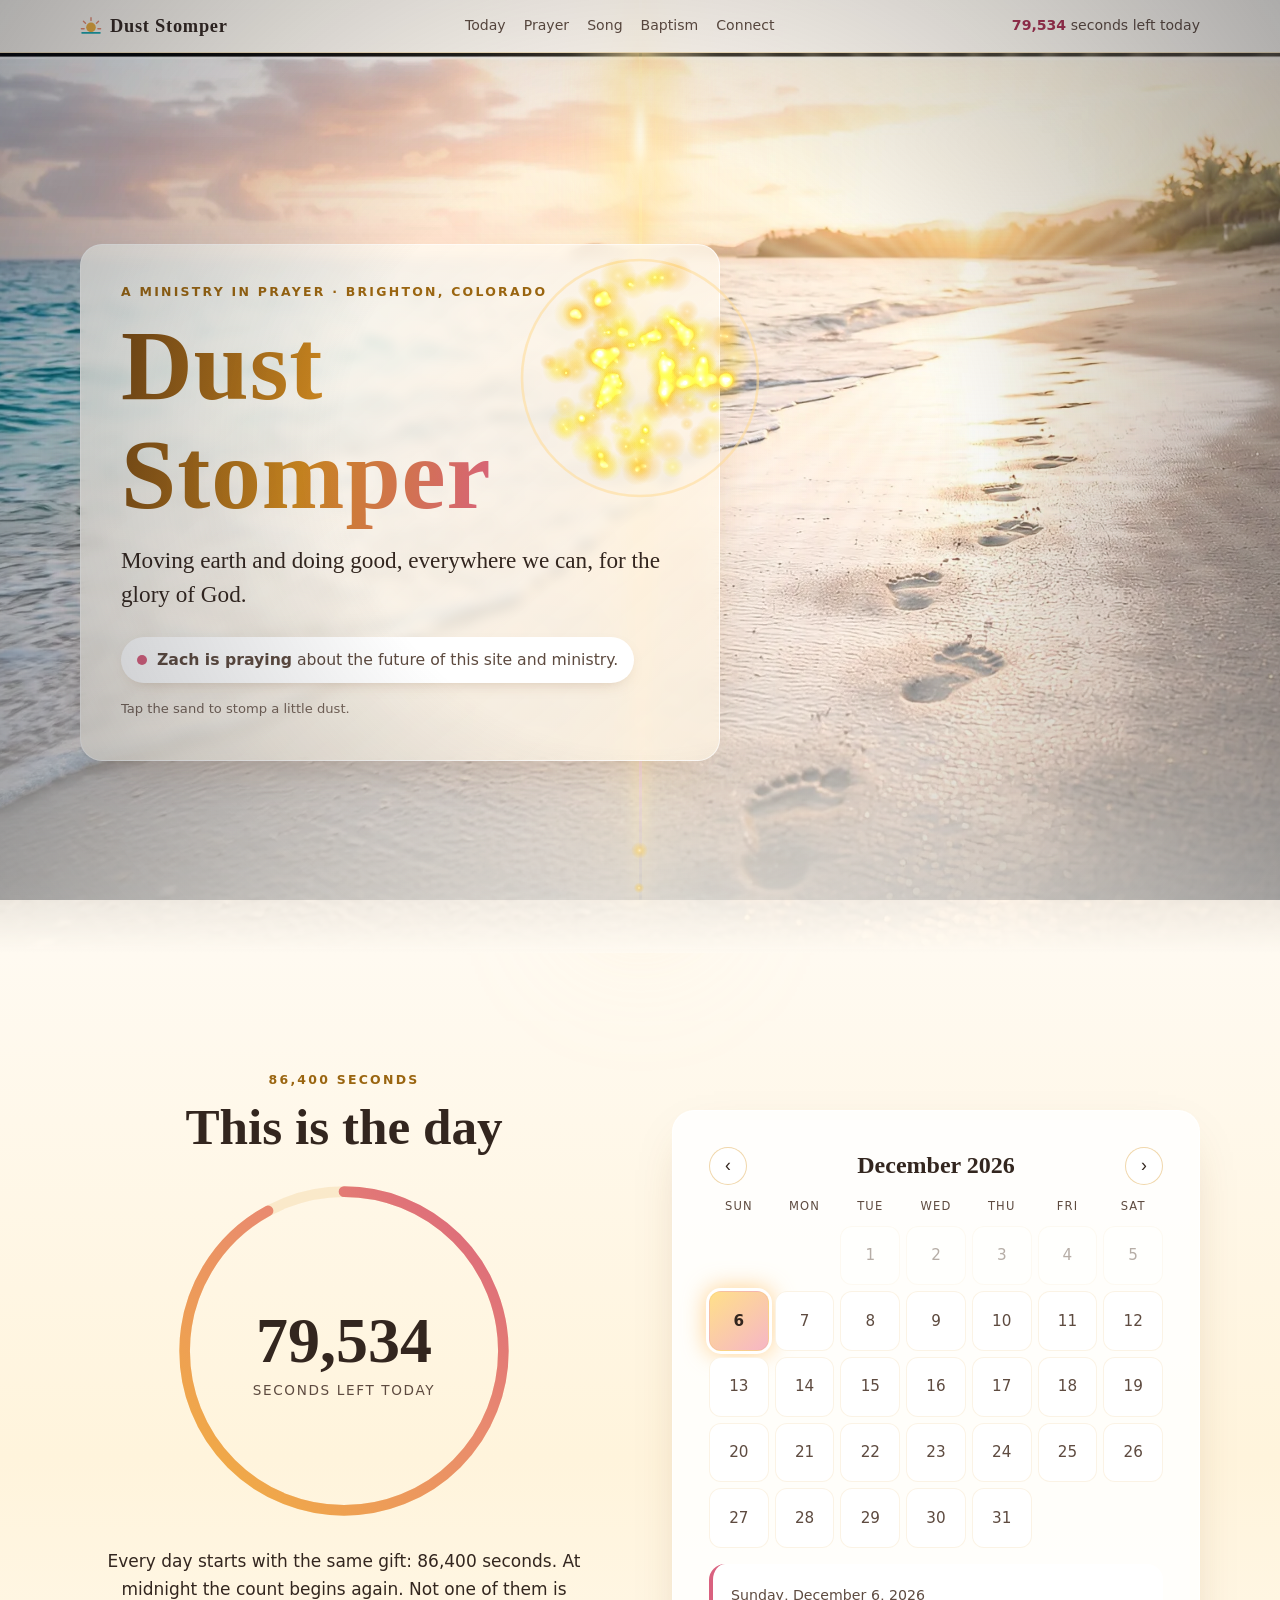
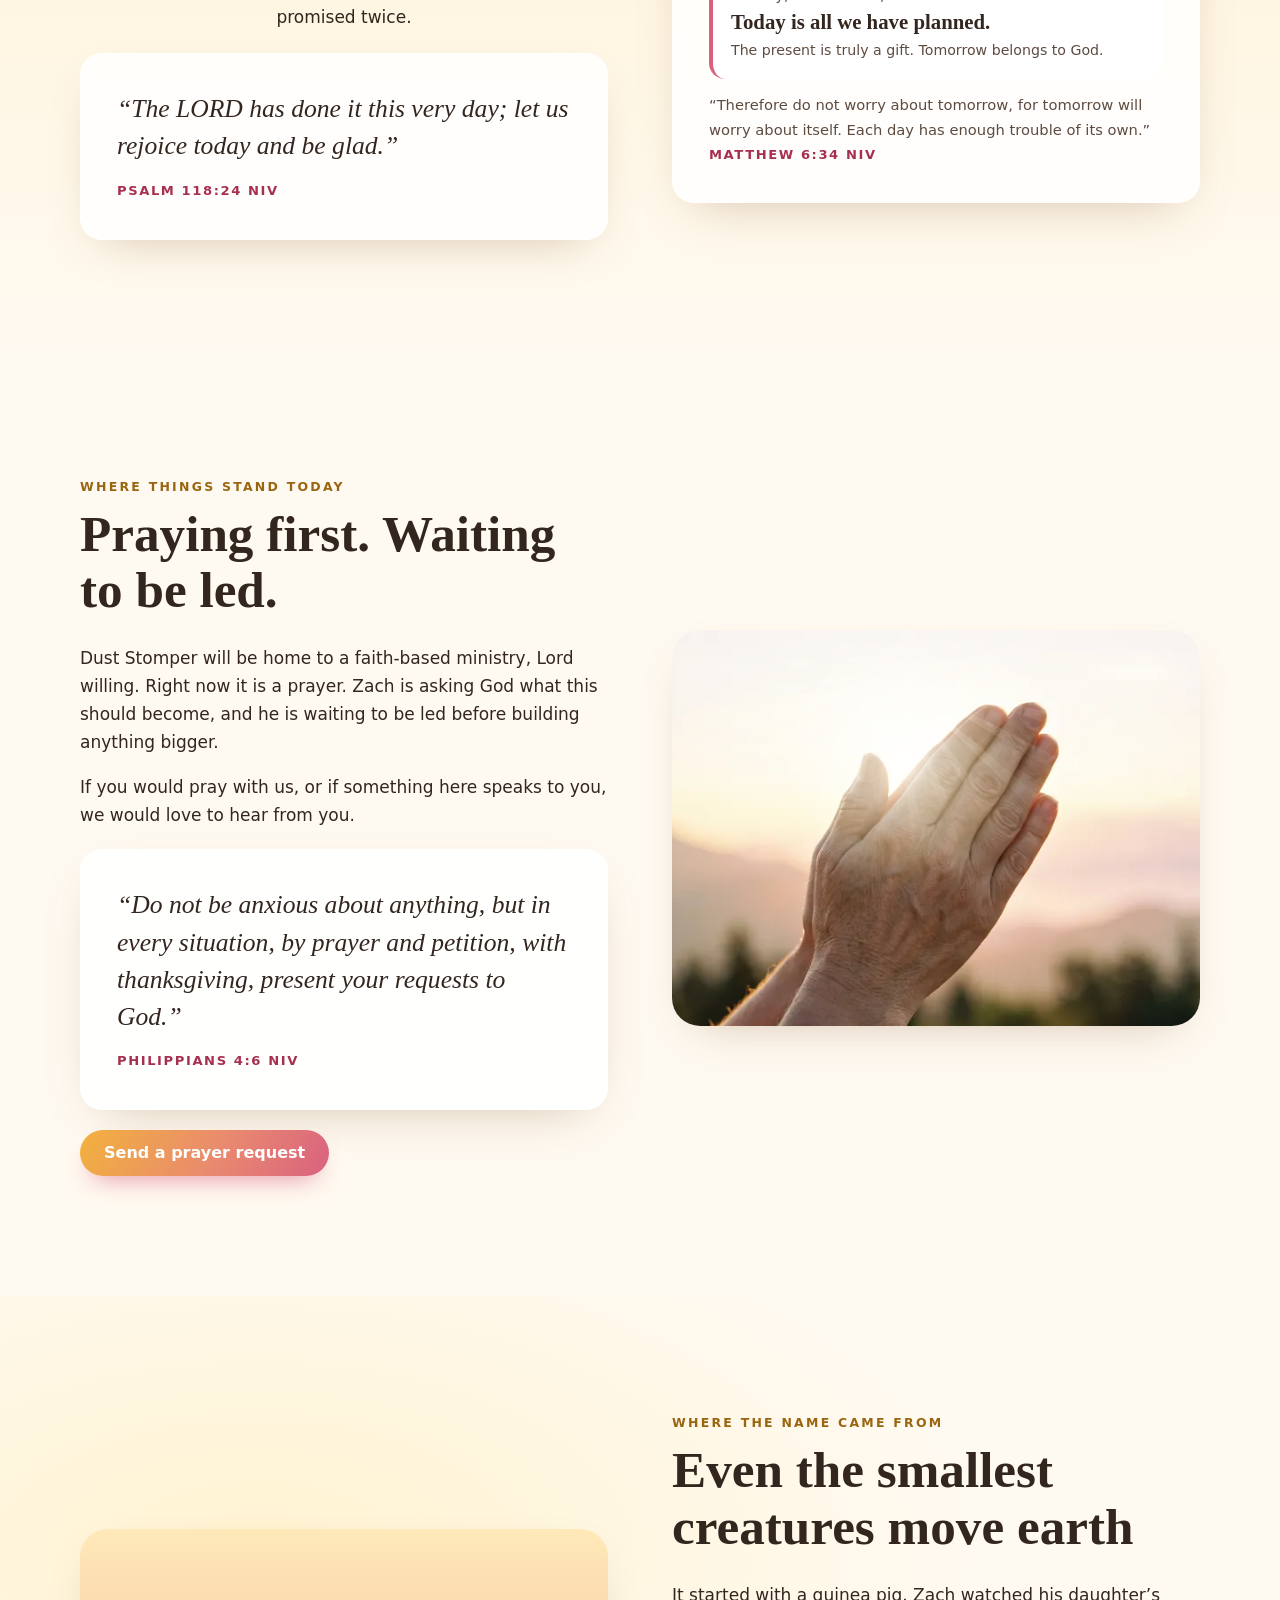
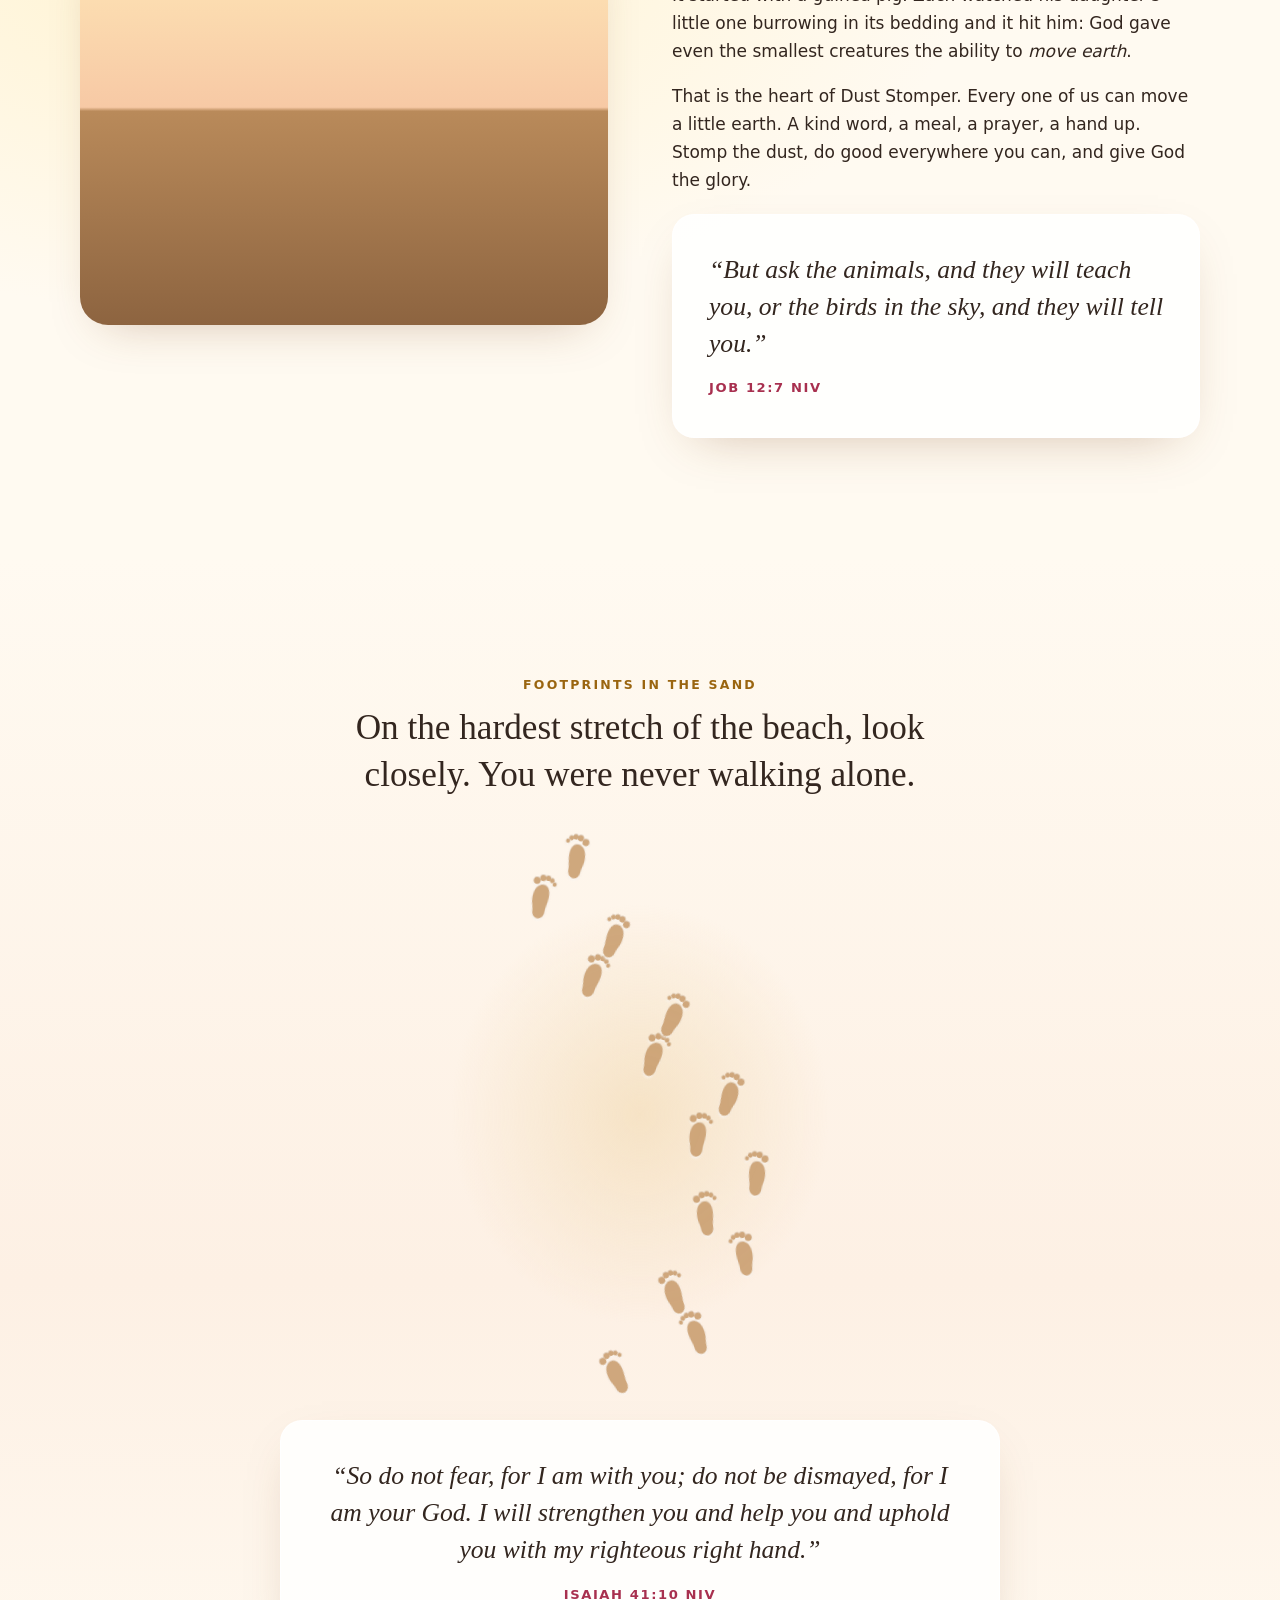
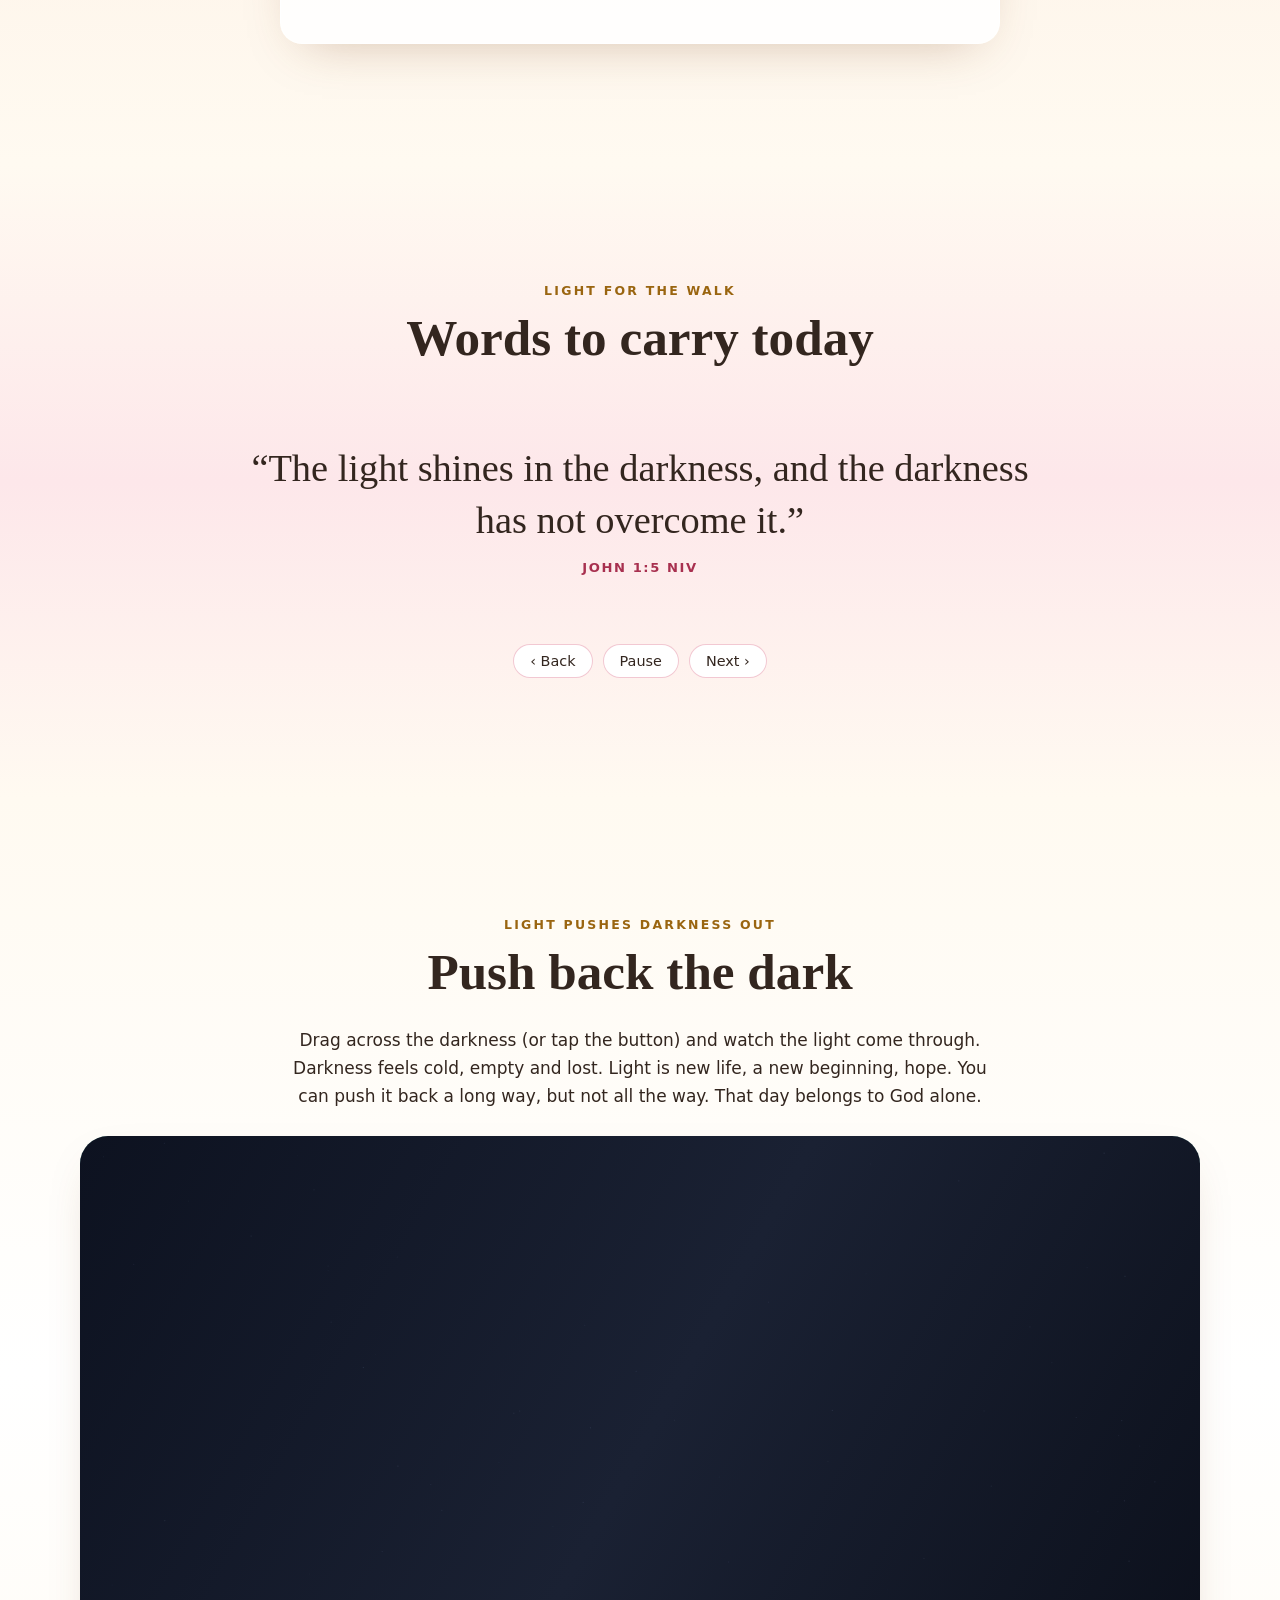
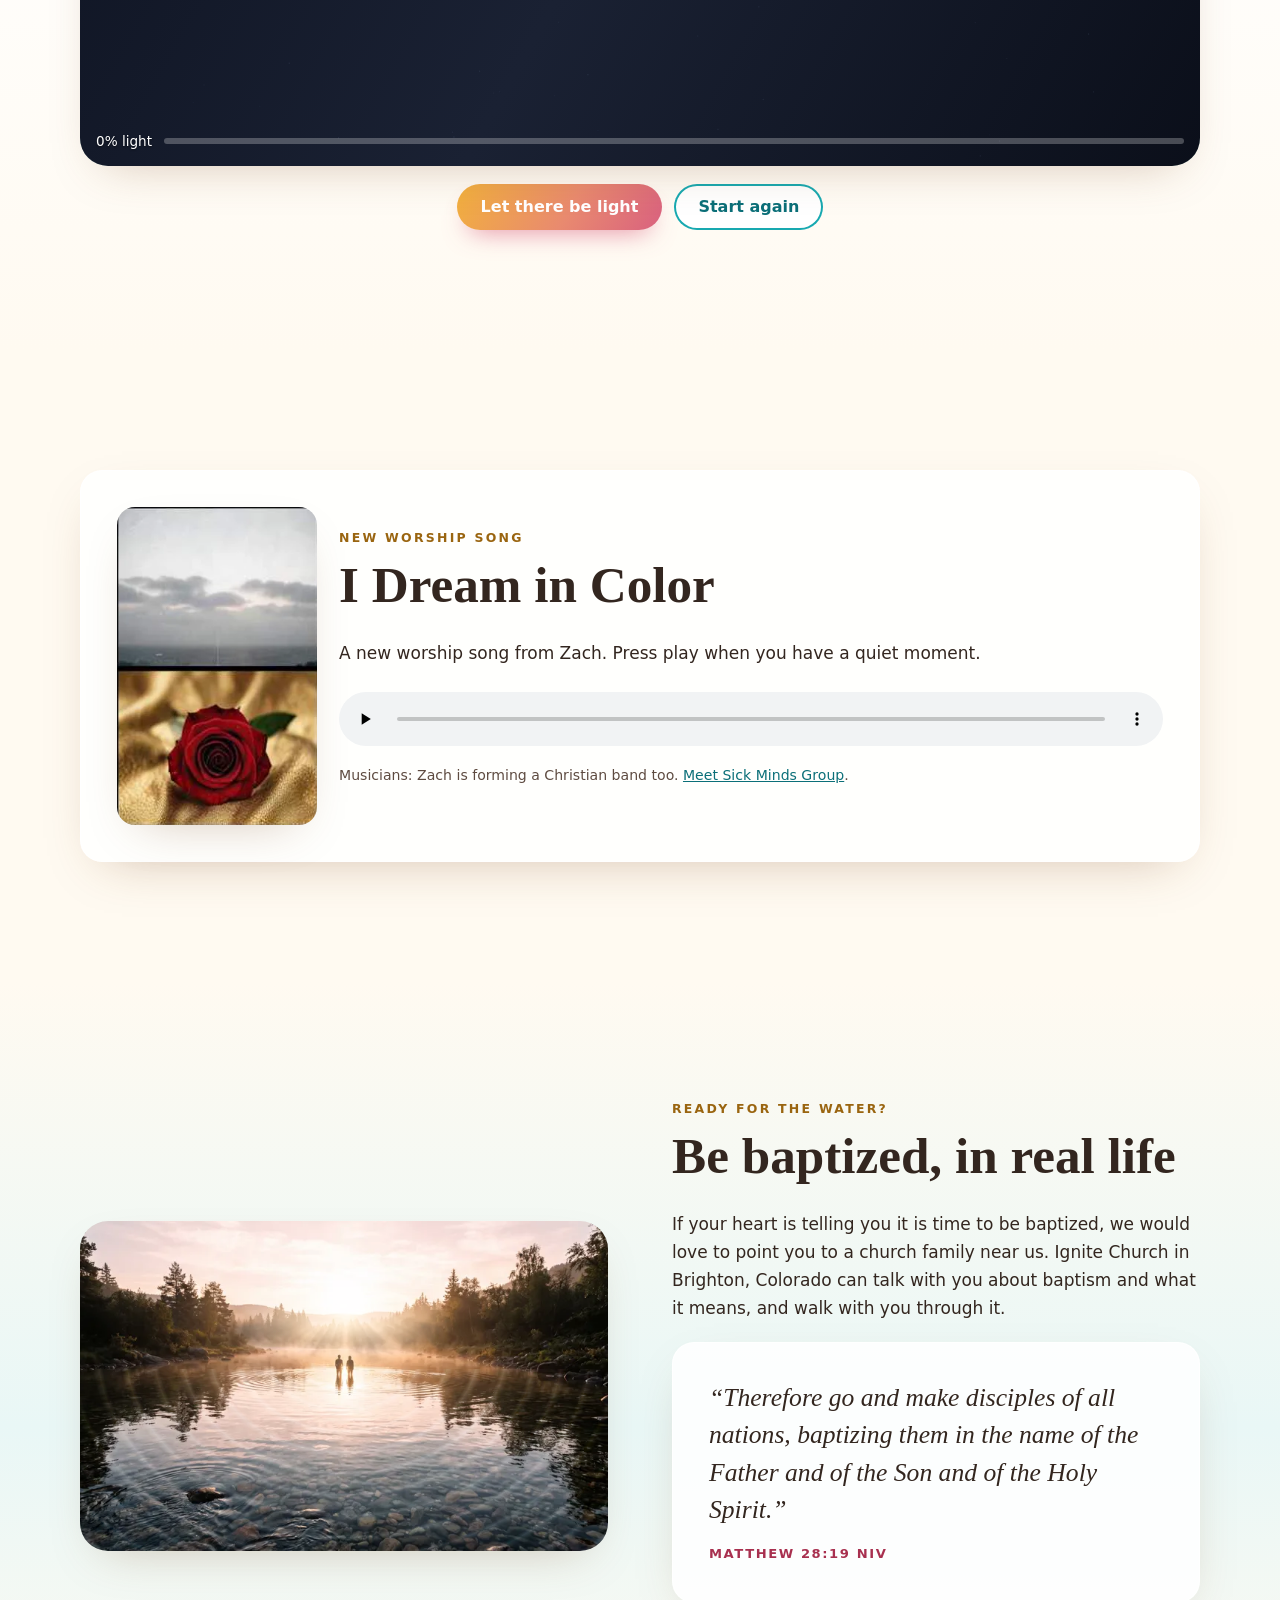
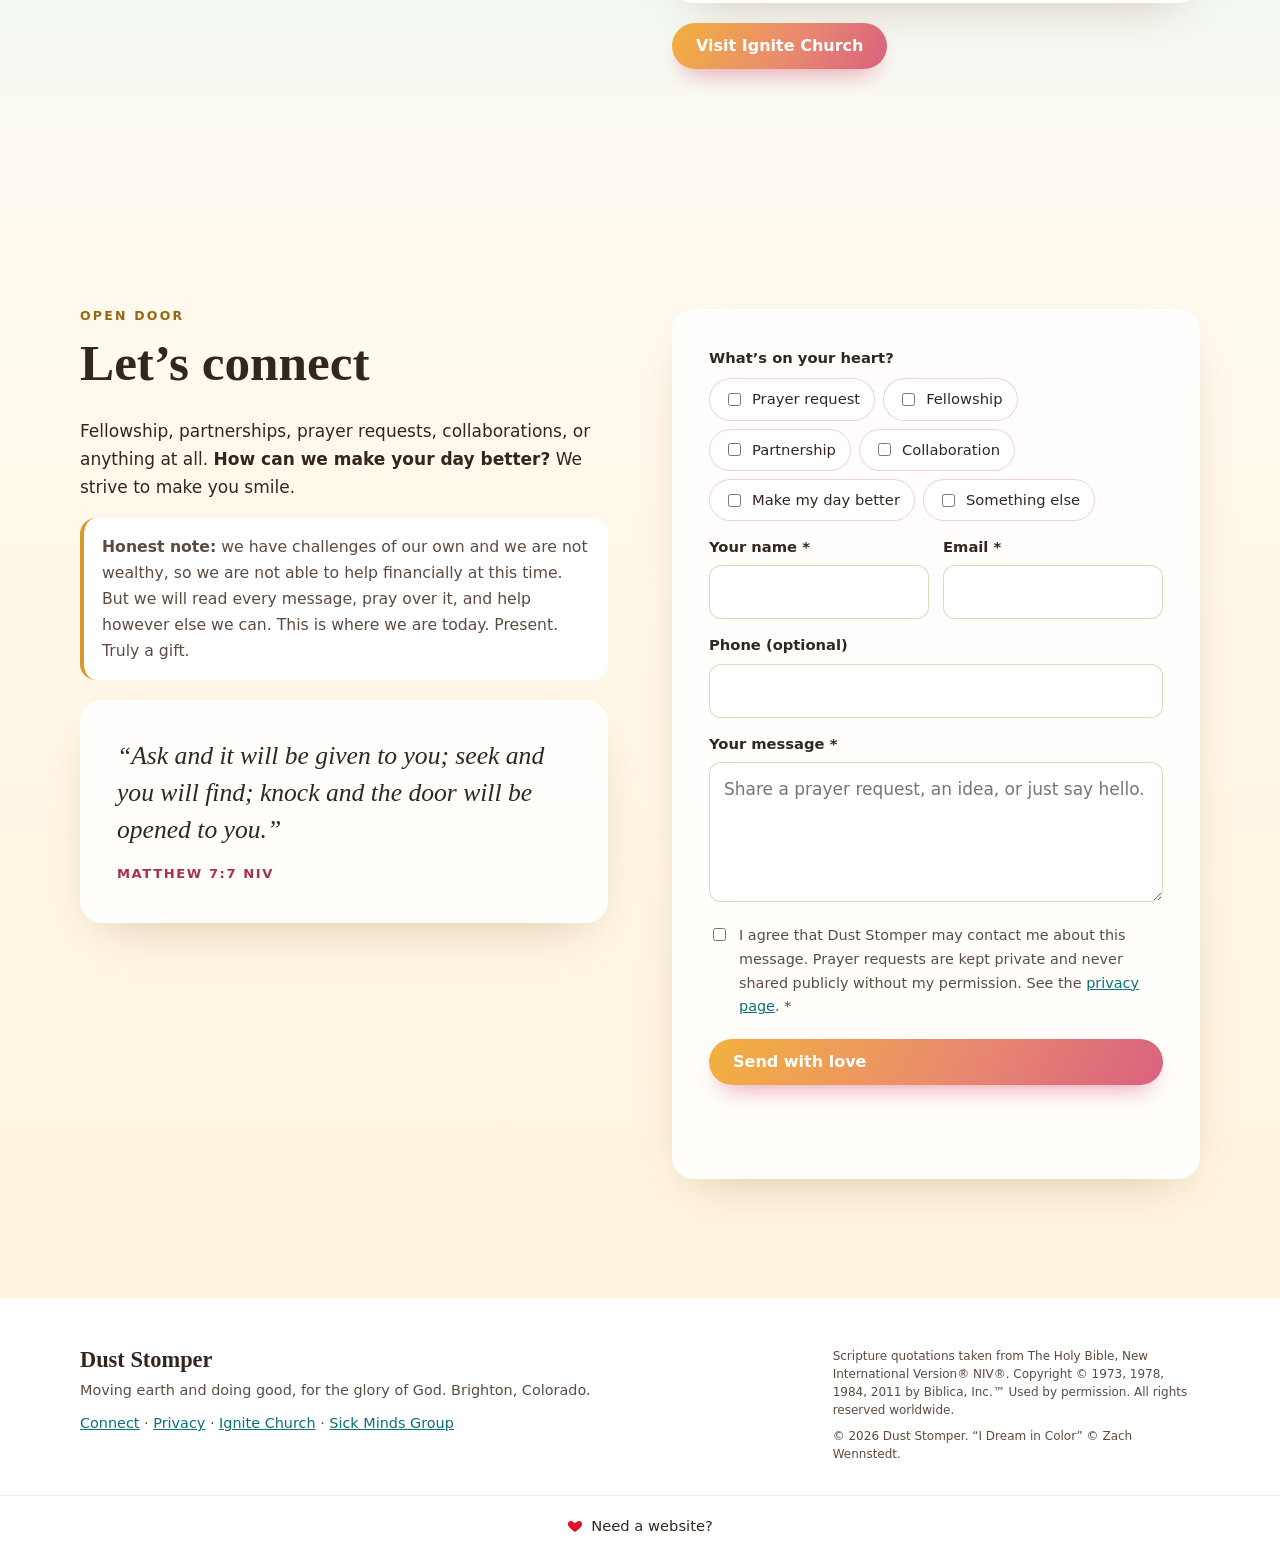
==== commit c41b4119: "Bold light effects: Let there be light intro, sun rays, light cursor, tap bursts, line sparks, stron" ====
--- a/index.html
+++ b/index.html
@@ -311,5 +311,6 @@
   <div class="heart-line"><svg class="heart" viewBox="0 0 24 24" aria-hidden="true"><path d="M12 21s-7.5-4.6-10-9.3C.3 8.4 2.2 4.5 6 4.5c2.2 0 3.6 1.2 4.4 2.5h3.2c.8-1.3 2.2-2.5 4.4-2.5 3.8 0 5.7 3.9 4 7.2C19.5 16.4 12 21 12 21z"/></svg><a href="https://eyetoad.com" rel="nofollow">Need a website?</a></div>
 </footer>
 <script src="assets/site.js" defer></script>
+<script src="assets/fx.js" defer></script>
 </body>
 </html>
--- a/assets/site.css
+++ b/assets/site.css
@@ -25,11 +25,12 @@
 .sr{position:absolute;width:1px;height:1px;overflow:hidden;clip:rect(0 0 0 0);white-space:nowrap}
 
 /* The vertical light line — every page, full height */
-.light-line{position:fixed;top:0;bottom:0;left:50%;width:2px;margin-left:-1px;z-index:1;pointer-events:none;
+.light-line{position:fixed;top:0;bottom:0;left:50%;width:3px;margin-left:-1.5px;z-index:1;pointer-events:none;animation:linepulse 3.2s ease-in-out infinite;
   background:linear-gradient(180deg,rgba(255,236,170,0) 0%,#ffe08a 12%,#fff6d8 50%,#f6b6c6 82%,rgba(246,182,198,0) 100%);
-  box-shadow:0 0 12px 3px rgba(255,214,120,.55),0 0 40px 10px rgba(255,226,160,.35)}
-.light-line::after{content:"";position:absolute;left:50%;top:var(--spark,10%);width:10px;height:90px;margin-left:-5px;border-radius:10px;
-  background:radial-gradient(closest-side,#fff,rgba(255,240,200,.6),transparent);filter:blur(1px)}
+  box-shadow:0 0 14px 4px rgba(255,214,120,.75),0 0 60px 18px rgba(255,226,160,.45),0 0 140px 40px rgba(255,236,190,.25)}
+@keyframes linepulse{50%{box-shadow:0 0 20px 6px rgba(255,214,120,.95),0 0 90px 26px rgba(255,226,160,.6),0 0 200px 60px rgba(255,236,190,.35)}}
+.light-line::after{content:"";position:absolute;left:50%;top:var(--spark,10%);width:26px;height:160px;margin-left:-13px;border-radius:20px;
+  background:radial-gradient(closest-side,#fff,rgba(255,240,200,.8),transparent);filter:blur(2px);box-shadow:0 0 40px 14px rgba(255,230,160,.7)}
 @media (max-width:720px){.light-line{left:14px}}
 
 /* Darkness at the edges: light pushes it back, but never all of it */
@@ -195,8 +196,35 @@
 @keyframes beat{0%,100%{transform:scale(1)}15%{transform:scale(1.25)}30%{transform:scale(1)}45%{transform:scale(1.18)}}
 
 /* Reveal */
-.js .rv{opacity:0;transform:translateY(24px);transition:opacity 1s ease,transform 1s ease}
-.js .rv.in{opacity:1;transform:none}
+.js .rv{opacity:0;transform:translateY(60px) scale(.96);filter:blur(10px);transition:opacity 1.2s ease,transform 1.2s cubic-bezier(.2,.8,.2,1),filter 1.2s ease}
+.js .rv.in{opacity:1;transform:none;filter:none}
+
+/* ---------- FX layer ---------- */
+#fx{position:fixed;inset:0;z-index:60;pointer-events:none;width:100%;height:100%}
+.lightcursor .hero{cursor:none}
+/* Intro: darkness, a point of light, then the light breaks open */
+.intro{position:fixed;inset:0;z-index:200;background:#05070d;display:grid;place-items:center;cursor:pointer;transition:opacity 1.2s ease,background-color 1s ease}
+.intro-dot{position:absolute;left:50%;top:42%;width:8px;height:8px;margin:-4px 0 0 -4px;border-radius:50%;background:#fff;
+  box-shadow:0 0 30px 10px rgba(255,230,160,.9),0 0 120px 40px rgba(255,200,120,.5);animation:dotin 1.4s ease-out both}
+.intro-word{position:absolute;left:0;right:0;top:calc(42% + 46px);text-align:center;font:italic 400 clamp(1.4rem,3.6vw,2.4rem)/1.2 var(--serif);
+  color:#ffe9b8;letter-spacing:.06em;opacity:0;animation:wordin 1.2s .7s ease forwards;text-shadow:0 0 24px rgba(255,210,130,.8)}
+.intro.go .intro-dot{animation:bloom .9s cubic-bezier(.6,0,.4,1) forwards}
+.intro.go{background-color:transparent}
+.intro.go .intro-word{opacity:0;transition:opacity .3s}
+.intro.gone{opacity:0;pointer-events:none}
+@keyframes dotin{from{transform:scale(0);opacity:0}to{transform:scale(1);opacity:1}}
+@keyframes wordin{to{opacity:1}}
+@keyframes bloom{60%{opacity:1}to{transform:scale(260);opacity:0;background:#fff7e0;filter:blur(2px)}}
+/* God-rays over the hero */
+.godrays{position:absolute;inset:-30%;z-index:1;pointer-events:none;mix-blend-mode:screen;opacity:.9;transform-origin:66% 37%;
+  background:repeating-conic-gradient(from 0deg at 66% 37%,rgba(255,236,190,.5) 0 1.6deg,rgba(255,236,190,0) 4deg 8deg);filter:blur(3px);
+  -webkit-mask-image:radial-gradient(38% 42% at 66% 37%,#000 0,rgba(0,0,0,.6) 35%,transparent 75%);mask-image:radial-gradient(38% 42% at 66% 37%,#000 0,rgba(0,0,0,.6) 35%,transparent 75%);
+  animation:rays 90s linear infinite,raysbreathe 7s ease-in-out infinite}
+@keyframes raysbreathe{50%{opacity:.5}}
+/* Gold shimmer sweeping across section headings */
+.shine-text{background:linear-gradient(100deg,var(--ink) 0 40%,#f3c55b 48%,#fff3cc 50%,#f3c55b 52%,var(--ink) 60% 100%);background-size:250% 100%;background-position:100% 0;
+  -webkit-background-clip:text;background-clip:text;color:transparent;animation:shine 6s ease-in-out infinite}
+@keyframes shine{0%,30%{background-position:100% 0}70%,100%{background-position:0 0}}
 
 /* Plain pages */
 .page{padding:60px 0 80px}
@@ -204,7 +232,9 @@
 
 @media (prefers-reduced-motion:reduce){
   *,*::before,*::after{animation:none!important;transition:none!important;scroll-behavior:auto!important}
-  .js .rv,.trail svg.fp{opacity:1;transform:none}
+  .js .rv,.trail svg.fp{opacity:1;transform:none;filter:none}
+  .godrays{display:none}
+  .shine-text{color:var(--ink);background:none}
   .hero-media video{display:none}
 }
 .void .msg .card{background:#fffdf8;box-shadow:0 20px 50px -20px rgba(0,0,0,.45)}
